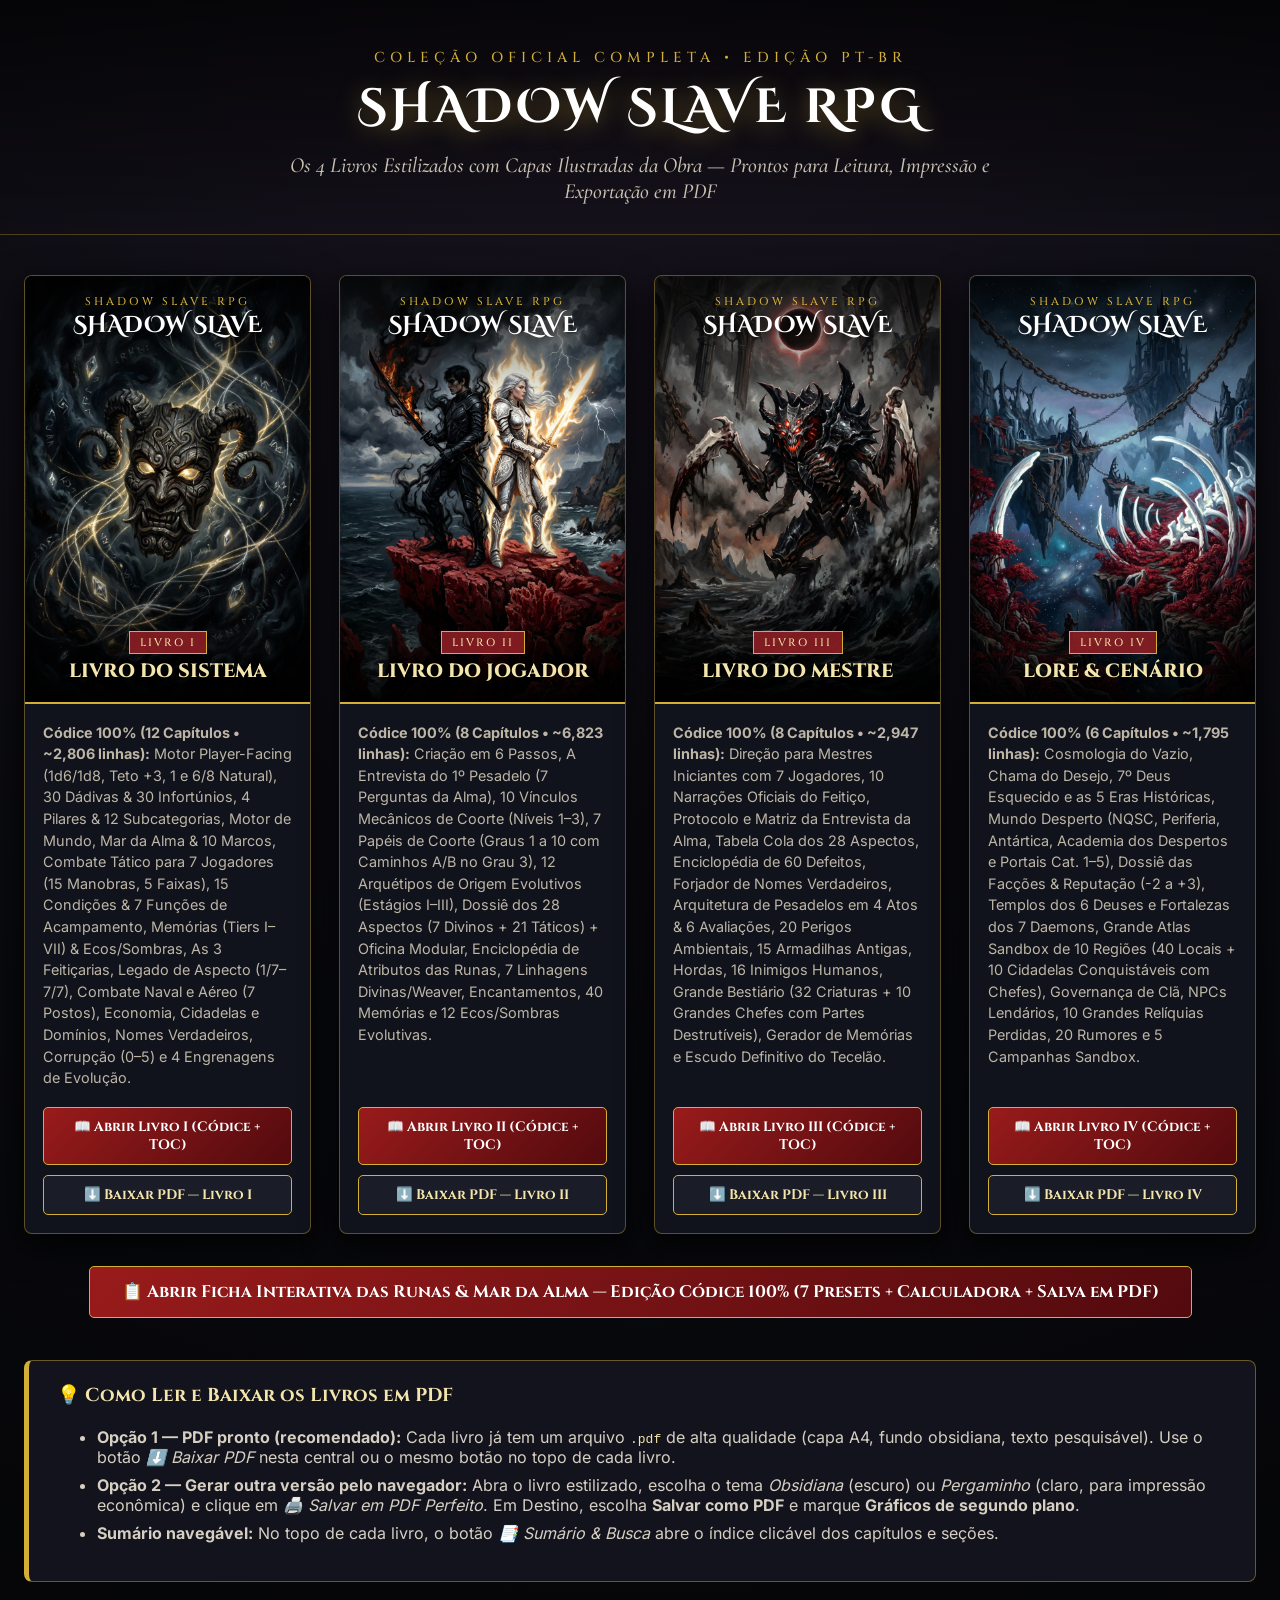
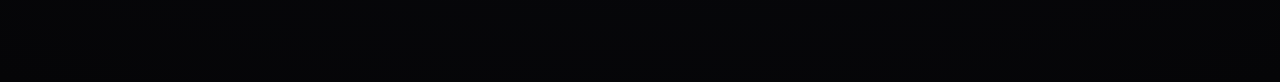
==== index.html @ 5c53b5c8 "Revisão por livro e correções entre livros" ====
<!DOCTYPE html>
<html lang="pt-BR">
<head>
  <meta charset="UTF-8">
  <meta name="viewport" content="width=device-width, initial-scale=1">
  <title>Shadow Slave RPG — Biblioteca Oficial &amp; Exportador de PDFs</title>
  <style>
/* latin-ext */
@font-face {
  font-family: 'Cinzel';
  font-style: normal;
  font-weight: 500;
  font-display: swap;
  src: url(fonts/8vIJ7ww63mVu7gt7-GT7LEc.woff2) format('woff2');
  unicode-range: U+0100-02BA, U+02BD-02C5, U+02C7-02CC, U+02CE-02D7, U+02DD-02FF, U+0304, U+0308, U+0329, U+1D00-1DBF, U+1E00-1E9F, U+1EF2-1EFF, U+2020, U+20A0-20AB, U+20AD-20C4, U+2113, U+2C60-2C7F, U+A720-A7FF;
}
/* latin */
@font-face {
  font-family: 'Cinzel';
  font-style: normal;
  font-weight: 500;
  font-display: swap;
  src: url(fonts/8vIJ7ww63mVu7gt79mT7.woff2) format('woff2');
  unicode-range: U+0000-00FF, U+0131, U+0152-0153, U+02BB-02BC, U+02C6, U+02DA, U+02DC, U+0304, U+0308, U+0329, U+2000-206F, U+20AC, U+2122, U+2191, U+2193, U+2212, U+2215, U+FEFF, U+FFFD;
}
/* latin-ext */
@font-face {
  font-family: 'Cinzel';
  font-style: normal;
  font-weight: 700;
  font-display: swap;
  src: url(fonts/8vIJ7ww63mVu7gt7-GT7LEc.woff2) format('woff2');
  unicode-range: U+0100-02BA, U+02BD-02C5, U+02C7-02CC, U+02CE-02D7, U+02DD-02FF, U+0304, U+0308, U+0329, U+1D00-1DBF, U+1E00-1E9F, U+1EF2-1EFF, U+2020, U+20A0-20AB, U+20AD-20C4, U+2113, U+2C60-2C7F, U+A720-A7FF;
}
/* latin */
@font-face {
  font-family: 'Cinzel';
  font-style: normal;
  font-weight: 700;
  font-display: swap;
  src: url(fonts/8vIJ7ww63mVu7gt79mT7.woff2) format('woff2');
  unicode-range: U+0000-00FF, U+0131, U+0152-0153, U+02BB-02BC, U+02C6, U+02DA, U+02DC, U+0304, U+0308, U+0329, U+2000-206F, U+20AC, U+2122, U+2191, U+2193, U+2212, U+2215, U+FEFF, U+FFFD;
}
/* latin-ext */
@font-face {
  font-family: 'Cinzel';
  font-style: normal;
  font-weight: 800;
  font-display: swap;
  src: url(fonts/8vIJ7ww63mVu7gt7-GT7LEc.woff2) format('woff2');
  unicode-range: U+0100-02BA, U+02BD-02C5, U+02C7-02CC, U+02CE-02D7, U+02DD-02FF, U+0304, U+0308, U+0329, U+1D00-1DBF, U+1E00-1E9F, U+1EF2-1EFF, U+2020, U+20A0-20AB, U+20AD-20C4, U+2113, U+2C60-2C7F, U+A720-A7FF;
}
/* latin */
@font-face {
  font-family: 'Cinzel';
  font-style: normal;
  font-weight: 800;
  font-display: swap;
  src: url(fonts/8vIJ7ww63mVu7gt79mT7.woff2) format('woff2');
  unicode-range: U+0000-00FF, U+0131, U+0152-0153, U+02BB-02BC, U+02C6, U+02DA, U+02DC, U+0304, U+0308, U+0329, U+2000-206F, U+20AC, U+2122, U+2191, U+2193, U+2212, U+2215, U+FEFF, U+FFFD;
}
/* latin-ext */
@font-face {
  font-family: 'Cinzel Decorative';
  font-style: normal;
  font-weight: 700;
  font-display: swap;
  src: url(fonts/daaHSScvJGqLYhG8nNt8KPPswUAPniZoadlKSTG7lQ.woff2) format('woff2');
  unicode-range: U+0100-02BA, U+02BD-02C5, U+02C7-02CC, U+02CE-02D7, U+02DD-02FF, U+0304, U+0308, U+0329, U+1D00-1DBF, U+1E00-1E9F, U+1EF2-1EFF, U+2020, U+20A0-20AB, U+20AD-20C4, U+2113, U+2C60-2C7F, U+A720-A7FF;
}
/* latin */
@font-face {
  font-family: 'Cinzel Decorative';
  font-style: normal;
  font-weight: 700;
  font-display: swap;
  src: url(fonts/daaHSScvJGqLYhG8nNt8KPPswUAPniZoadlESTE.woff2) format('woff2');
  unicode-range: U+0000-00FF, U+0131, U+0152-0153, U+02BB-02BC, U+02C6, U+02DA, U+02DC, U+0304, U+0308, U+0329, U+2000-206F, U+20AC, U+2122, U+2191, U+2193, U+2212, U+2215, U+FEFF, U+FFFD;
}
/* latin-ext */
@font-face {
  font-family: 'Cinzel Decorative';
  font-style: normal;
  font-weight: 900;
  font-display: swap;
  src: url(fonts/daaHSScvJGqLYhG8nNt8KPPswUAPniZQa9lKSTG7lQ.woff2) format('woff2');
  unicode-range: U+0100-02BA, U+02BD-02C5, U+02C7-02CC, U+02CE-02D7, U+02DD-02FF, U+0304, U+0308, U+0329, U+1D00-1DBF, U+1E00-1E9F, U+1EF2-1EFF, U+2020, U+20A0-20AB, U+20AD-20C4, U+2113, U+2C60-2C7F, U+A720-A7FF;
}
/* latin */
@font-face {
  font-family: 'Cinzel Decorative';
  font-style: normal;
  font-weight: 900;
  font-display: swap;
  src: url(fonts/daaHSScvJGqLYhG8nNt8KPPswUAPniZQa9lESTE.woff2) format('woff2');
  unicode-range: U+0000-00FF, U+0131, U+0152-0153, U+02BB-02BC, U+02C6, U+02DA, U+02DC, U+0304, U+0308, U+0329, U+2000-206F, U+20AC, U+2122, U+2191, U+2193, U+2212, U+2215, U+FEFF, U+FFFD;
}
/* cyrillic-ext */
@font-face {
  font-family: 'Cormorant Garamond';
  font-style: italic;
  font-weight: 500;
  font-display: swap;
  src: url(fonts/co3smX5slCNuHLi8bLeY9MK7whWMhyjYrGFEsdtdc62E6zd5wDD-hdM8Efs.woff2) format('woff2');
  unicode-range: U+0460-052F, U+1C80-1C8A, U+20B4, U+2DE0-2DFF, U+A640-A69F, U+FE2E-FE2F;
}
/* cyrillic */
@font-face {
  font-family: 'Cormorant Garamond';
  font-style: italic;
  font-weight: 500;
  font-display: swap;
  src: url(fonts/co3smX5slCNuHLi8bLeY9MK7whWMhyjYrGFEsdtdc62E6zd5wDD-jNM8Efs.woff2) format('woff2');
  unicode-range: U+0301, U+0400-045F, U+0490-0491, U+04B0-04B1, U+2116;
}
/* vietnamese */
@font-face {
  font-family: 'Cormorant Garamond';
  font-style: italic;
  font-weight: 500;
  font-display: swap;
  src: url(fonts/co3smX5slCNuHLi8bLeY9MK7whWMhyjYrGFEsdtdc62E6zd5wDD-h9M8Efs.woff2) format('woff2');
  unicode-range: U+0102-0103, U+0110-0111, U+0128-0129, U+0168-0169, U+01A0-01A1, U+01AF-01B0, U+0300-0301, U+0303-0304, U+0308-0309, U+0323, U+0329, U+1EA0-1EF9, U+20AB;
}
/* latin-ext */
@font-face {
  font-family: 'Cormorant Garamond';
  font-style: italic;
  font-weight: 500;
  font-display: swap;
  src: url(fonts/co3smX5slCNuHLi8bLeY9MK7whWMhyjYrGFEsdtdc62E6zd5wDD-htM8Efs.woff2) format('woff2');
  unicode-range: U+0100-02BA, U+02BD-02C5, U+02C7-02CC, U+02CE-02D7, U+02DD-02FF, U+0304, U+0308, U+0329, U+1D00-1DBF, U+1E00-1E9F, U+1EF2-1EFF, U+2020, U+20A0-20AB, U+20AD-20C4, U+2113, U+2C60-2C7F, U+A720-A7FF;
}
/* latin */
@font-face {
  font-family: 'Cormorant Garamond';
  font-style: italic;
  font-weight: 500;
  font-display: swap;
  src: url(fonts/co3smX5slCNuHLi8bLeY9MK7whWMhyjYrGFEsdtdc62E6zd5wDD-iNM8.woff2) format('woff2');
  unicode-range: U+0000-00FF, U+0131, U+0152-0153, U+02BB-02BC, U+02C6, U+02DA, U+02DC, U+0304, U+0308, U+0329, U+2000-206F, U+20AC, U+2122, U+2191, U+2193, U+2212, U+2215, U+FEFF, U+FFFD;
}
/* cyrillic-ext */
@font-face {
  font-family: 'Cormorant Garamond';
  font-style: normal;
  font-weight: 500;
  font-display: swap;
  src: url(fonts/co3bmX5slCNuHLi8bLeY9MK7whWMhyjYpHtKgS4.woff2) format('woff2');
  unicode-range: U+0460-052F, U+1C80-1C8A, U+20B4, U+2DE0-2DFF, U+A640-A69F, U+FE2E-FE2F;
}
/* cyrillic */
@font-face {
  font-family: 'Cormorant Garamond';
  font-style: normal;
  font-weight: 500;
  font-display: swap;
  src: url(fonts/co3bmX5slCNuHLi8bLeY9MK7whWMhyjYrXtKgS4.woff2) format('woff2');
  unicode-range: U+0301, U+0400-045F, U+0490-0491, U+04B0-04B1, U+2116;
}
/* vietnamese */
@font-face {
  font-family: 'Cormorant Garamond';
  font-style: normal;
  font-weight: 500;
  font-display: swap;
  src: url(fonts/co3bmX5slCNuHLi8bLeY9MK7whWMhyjYpntKgS4.woff2) format('woff2');
  unicode-range: U+0102-0103, U+0110-0111, U+0128-0129, U+0168-0169, U+01A0-01A1, U+01AF-01B0, U+0300-0301, U+0303-0304, U+0308-0309, U+0323, U+0329, U+1EA0-1EF9, U+20AB;
}
/* latin-ext */
@font-face {
  font-family: 'Cormorant Garamond';
  font-style: normal;
  font-weight: 500;
  font-display: swap;
  src: url(fonts/co3bmX5slCNuHLi8bLeY9MK7whWMhyjYp3tKgS4.woff2) format('woff2');
  unicode-range: U+0100-02BA, U+02BD-02C5, U+02C7-02CC, U+02CE-02D7, U+02DD-02FF, U+0304, U+0308, U+0329, U+1D00-1DBF, U+1E00-1E9F, U+1EF2-1EFF, U+2020, U+20A0-20AB, U+20AD-20C4, U+2113, U+2C60-2C7F, U+A720-A7FF;
}
/* latin */
@font-face {
  font-family: 'Cormorant Garamond';
  font-style: normal;
  font-weight: 500;
  font-display: swap;
  src: url(fonts/co3bmX5slCNuHLi8bLeY9MK7whWMhyjYqXtK.woff2) format('woff2');
  unicode-range: U+0000-00FF, U+0131, U+0152-0153, U+02BB-02BC, U+02C6, U+02DA, U+02DC, U+0304, U+0308, U+0329, U+2000-206F, U+20AC, U+2122, U+2191, U+2193, U+2212, U+2215, U+FEFF, U+FFFD;
}
/* cyrillic-ext */
@font-face {
  font-family: 'Cormorant Garamond';
  font-style: normal;
  font-weight: 600;
  font-display: swap;
  src: url(fonts/co3bmX5slCNuHLi8bLeY9MK7whWMhyjYpHtKgS4.woff2) format('woff2');
  unicode-range: U+0460-052F, U+1C80-1C8A, U+20B4, U+2DE0-2DFF, U+A640-A69F, U+FE2E-FE2F;
}
/* cyrillic */
@font-face {
  font-family: 'Cormorant Garamond';
  font-style: normal;
  font-weight: 600;
  font-display: swap;
  src: url(fonts/co3bmX5slCNuHLi8bLeY9MK7whWMhyjYrXtKgS4.woff2) format('woff2');
  unicode-range: U+0301, U+0400-045F, U+0490-0491, U+04B0-04B1, U+2116;
}
/* vietnamese */
@font-face {
  font-family: 'Cormorant Garamond';
  font-style: normal;
  font-weight: 600;
  font-display: swap;
  src: url(fonts/co3bmX5slCNuHLi8bLeY9MK7whWMhyjYpntKgS4.woff2) format('woff2');
  unicode-range: U+0102-0103, U+0110-0111, U+0128-0129, U+0168-0169, U+01A0-01A1, U+01AF-01B0, U+0300-0301, U+0303-0304, U+0308-0309, U+0323, U+0329, U+1EA0-1EF9, U+20AB;
}
/* latin-ext */
@font-face {
  font-family: 'Cormorant Garamond';
  font-style: normal;
  font-weight: 600;
  font-display: swap;
  src: url(fonts/co3bmX5slCNuHLi8bLeY9MK7whWMhyjYp3tKgS4.woff2) format('woff2');
  unicode-range: U+0100-02BA, U+02BD-02C5, U+02C7-02CC, U+02CE-02D7, U+02DD-02FF, U+0304, U+0308, U+0329, U+1D00-1DBF, U+1E00-1E9F, U+1EF2-1EFF, U+2020, U+20A0-20AB, U+20AD-20C4, U+2113, U+2C60-2C7F, U+A720-A7FF;
}
/* latin */
@font-face {
  font-family: 'Cormorant Garamond';
  font-style: normal;
  font-weight: 600;
  font-display: swap;
  src: url(fonts/co3bmX5slCNuHLi8bLeY9MK7whWMhyjYqXtK.woff2) format('woff2');
  unicode-range: U+0000-00FF, U+0131, U+0152-0153, U+02BB-02BC, U+02C6, U+02DA, U+02DC, U+0304, U+0308, U+0329, U+2000-206F, U+20AC, U+2122, U+2191, U+2193, U+2212, U+2215, U+FEFF, U+FFFD;
}
/* cyrillic-ext */
@font-face {
  font-family: 'Cormorant Garamond';
  font-style: normal;
  font-weight: 700;
  font-display: swap;
  src: url(fonts/co3bmX5slCNuHLi8bLeY9MK7whWMhyjYpHtKgS4.woff2) format('woff2');
  unicode-range: U+0460-052F, U+1C80-1C8A, U+20B4, U+2DE0-2DFF, U+A640-A69F, U+FE2E-FE2F;
}
/* cyrillic */
@font-face {
  font-family: 'Cormorant Garamond';
  font-style: normal;
  font-weight: 700;
  font-display: swap;
  src: url(fonts/co3bmX5slCNuHLi8bLeY9MK7whWMhyjYrXtKgS4.woff2) format('woff2');
  unicode-range: U+0301, U+0400-045F, U+0490-0491, U+04B0-04B1, U+2116;
}
/* vietnamese */
@font-face {
  font-family: 'Cormorant Garamond';
  font-style: normal;
  font-weight: 700;
  font-display: swap;
  src: url(fonts/co3bmX5slCNuHLi8bLeY9MK7whWMhyjYpntKgS4.woff2) format('woff2');
  unicode-range: U+0102-0103, U+0110-0111, U+0128-0129, U+0168-0169, U+01A0-01A1, U+01AF-01B0, U+0300-0301, U+0303-0304, U+0308-0309, U+0323, U+0329, U+1EA0-1EF9, U+20AB;
}
/* latin-ext */
@font-face {
  font-family: 'Cormorant Garamond';
  font-style: normal;
  font-weight: 700;
  font-display: swap;
  src: url(fonts/co3bmX5slCNuHLi8bLeY9MK7whWMhyjYp3tKgS4.woff2) format('woff2');
  unicode-range: U+0100-02BA, U+02BD-02C5, U+02C7-02CC, U+02CE-02D7, U+02DD-02FF, U+0304, U+0308, U+0329, U+1D00-1DBF, U+1E00-1E9F, U+1EF2-1EFF, U+2020, U+20A0-20AB, U+20AD-20C4, U+2113, U+2C60-2C7F, U+A720-A7FF;
}
/* latin */
@font-face {
  font-family: 'Cormorant Garamond';
  font-style: normal;
  font-weight: 700;
  font-display: swap;
  src: url(fonts/co3bmX5slCNuHLi8bLeY9MK7whWMhyjYqXtK.woff2) format('woff2');
  unicode-range: U+0000-00FF, U+0131, U+0152-0153, U+02BB-02BC, U+02C6, U+02DA, U+02DC, U+0304, U+0308, U+0329, U+2000-206F, U+20AC, U+2122, U+2191, U+2193, U+2212, U+2215, U+FEFF, U+FFFD;
}
/* cyrillic-ext */
@font-face {
  font-family: 'Inter';
  font-style: normal;
  font-weight: 400;
  font-display: swap;
  src: url(fonts/UcC73FwrK3iLTeHuS_nVMrMxCp50SjIa2JL7SUc.woff2) format('woff2');
  unicode-range: U+0460-052F, U+1C80-1C8A, U+20B4, U+2DE0-2DFF, U+A640-A69F, U+FE2E-FE2F;
}
/* cyrillic */
@font-face {
  font-family: 'Inter';
  font-style: normal;
  font-weight: 400;
  font-display: swap;
  src: url(fonts/UcC73FwrK3iLTeHuS_nVMrMxCp50SjIa0ZL7SUc.woff2) format('woff2');
  unicode-range: U+0301, U+0400-045F, U+0490-0491, U+04B0-04B1, U+2116;
}
/* greek-ext */
@font-face {
  font-family: 'Inter';
  font-style: normal;
  font-weight: 400;
  font-display: swap;
  src: url(fonts/UcC73FwrK3iLTeHuS_nVMrMxCp50SjIa2ZL7SUc.woff2) format('woff2');
  unicode-range: U+1F00-1FFF;
}
/* greek */
@font-face {
  font-family: 'Inter';
  font-style: normal;
  font-weight: 400;
  font-display: swap;
  src: url(fonts/UcC73FwrK3iLTeHuS_nVMrMxCp50SjIa1pL7SUc.woff2) format('woff2');
  unicode-range: U+0370-0377, U+037A-037F, U+0384-038A, U+038C, U+038E-03A1, U+03A3-03FF;
}
/* vietnamese */
@font-face {
  font-family: 'Inter';
  font-style: normal;
  font-weight: 400;
  font-display: swap;
  src: url(fonts/UcC73FwrK3iLTeHuS_nVMrMxCp50SjIa2pL7SUc.woff2) format('woff2');
  unicode-range: U+0102-0103, U+0110-0111, U+0128-0129, U+0168-0169, U+01A0-01A1, U+01AF-01B0, U+0300-0301, U+0303-0304, U+0308-0309, U+0323, U+0329, U+1EA0-1EF9, U+20AB;
}
/* latin-ext */
@font-face {
  font-family: 'Inter';
  font-style: normal;
  font-weight: 400;
  font-display: swap;
  src: url(fonts/UcC73FwrK3iLTeHuS_nVMrMxCp50SjIa25L7SUc.woff2) format('woff2');
  unicode-range: U+0100-02BA, U+02BD-02C5, U+02C7-02CC, U+02CE-02D7, U+02DD-02FF, U+0304, U+0308, U+0329, U+1D00-1DBF, U+1E00-1E9F, U+1EF2-1EFF, U+2020, U+20A0-20AB, U+20AD-20C4, U+2113, U+2C60-2C7F, U+A720-A7FF;
}
/* latin */
@font-face {
  font-family: 'Inter';
  font-style: normal;
  font-weight: 400;
  font-display: swap;
  src: url(fonts/UcC73FwrK3iLTeHuS_nVMrMxCp50SjIa1ZL7.woff2) format('woff2');
  unicode-range: U+0000-00FF, U+0131, U+0152-0153, U+02BB-02BC, U+02C6, U+02DA, U+02DC, U+0304, U+0308, U+0329, U+2000-206F, U+20AC, U+2122, U+2191, U+2193, U+2212, U+2215, U+FEFF, U+FFFD;
}
/* cyrillic-ext */
@font-face {
  font-family: 'Inter';
  font-style: normal;
  font-weight: 500;
  font-display: swap;
  src: url(fonts/UcC73FwrK3iLTeHuS_nVMrMxCp50SjIa2JL7SUc.woff2) format('woff2');
  unicode-range: U+0460-052F, U+1C80-1C8A, U+20B4, U+2DE0-2DFF, U+A640-A69F, U+FE2E-FE2F;
}
/* cyrillic */
@font-face {
  font-family: 'Inter';
  font-style: normal;
  font-weight: 500;
  font-display: swap;
  src: url(fonts/UcC73FwrK3iLTeHuS_nVMrMxCp50SjIa0ZL7SUc.woff2) format('woff2');
  unicode-range: U+0301, U+0400-045F, U+0490-0491, U+04B0-04B1, U+2116;
}
/* greek-ext */
@font-face {
  font-family: 'Inter';
  font-style: normal;
  font-weight: 500;
  font-display: swap;
  src: url(fonts/UcC73FwrK3iLTeHuS_nVMrMxCp50SjIa2ZL7SUc.woff2) format('woff2');
  unicode-range: U+1F00-1FFF;
}
/* greek */
@font-face {
  font-family: 'Inter';
  font-style: normal;
  font-weight: 500;
  font-display: swap;
  src: url(fonts/UcC73FwrK3iLTeHuS_nVMrMxCp50SjIa1pL7SUc.woff2) format('woff2');
  unicode-range: U+0370-0377, U+037A-037F, U+0384-038A, U+038C, U+038E-03A1, U+03A3-03FF;
}
/* vietnamese */
@font-face {
  font-family: 'Inter';
  font-style: normal;
  font-weight: 500;
  font-display: swap;
  src: url(fonts/UcC73FwrK3iLTeHuS_nVMrMxCp50SjIa2pL7SUc.woff2) format('woff2');
  unicode-range: U+0102-0103, U+0110-0111, U+0128-0129, U+0168-0169, U+01A0-01A1, U+01AF-01B0, U+0300-0301, U+0303-0304, U+0308-0309, U+0323, U+0329, U+1EA0-1EF9, U+20AB;
}
/* latin-ext */
@font-face {
  font-family: 'Inter';
  font-style: normal;
  font-weight: 500;
  font-display: swap;
  src: url(fonts/UcC73FwrK3iLTeHuS_nVMrMxCp50SjIa25L7SUc.woff2) format('woff2');
  unicode-range: U+0100-02BA, U+02BD-02C5, U+02C7-02CC, U+02CE-02D7, U+02DD-02FF, U+0304, U+0308, U+0329, U+1D00-1DBF, U+1E00-1E9F, U+1EF2-1EFF, U+2020, U+20A0-20AB, U+20AD-20C4, U+2113, U+2C60-2C7F, U+A720-A7FF;
}
/* latin */
@font-face {
  font-family: 'Inter';
  font-style: normal;
  font-weight: 500;
  font-display: swap;
  src: url(fonts/UcC73FwrK3iLTeHuS_nVMrMxCp50SjIa1ZL7.woff2) format('woff2');
  unicode-range: U+0000-00FF, U+0131, U+0152-0153, U+02BB-02BC, U+02C6, U+02DA, U+02DC, U+0304, U+0308, U+0329, U+2000-206F, U+20AC, U+2122, U+2191, U+2193, U+2212, U+2215, U+FEFF, U+FFFD;
}
/* cyrillic-ext */
@font-face {
  font-family: 'Inter';
  font-style: normal;
  font-weight: 600;
  font-display: swap;
  src: url(fonts/UcC73FwrK3iLTeHuS_nVMrMxCp50SjIa2JL7SUc.woff2) format('woff2');
  unicode-range: U+0460-052F, U+1C80-1C8A, U+20B4, U+2DE0-2DFF, U+A640-A69F, U+FE2E-FE2F;
}
/* cyrillic */
@font-face {
  font-family: 'Inter';
  font-style: normal;
  font-weight: 600;
  font-display: swap;
  src: url(fonts/UcC73FwrK3iLTeHuS_nVMrMxCp50SjIa0ZL7SUc.woff2) format('woff2');
  unicode-range: U+0301, U+0400-045F, U+0490-0491, U+04B0-04B1, U+2116;
}
/* greek-ext */
@font-face {
  font-family: 'Inter';
  font-style: normal;
  font-weight: 600;
  font-display: swap;
  src: url(fonts/UcC73FwrK3iLTeHuS_nVMrMxCp50SjIa2ZL7SUc.woff2) format('woff2');
  unicode-range: U+1F00-1FFF;
}
/* greek */
@font-face {
  font-family: 'Inter';
  font-style: normal;
  font-weight: 600;
  font-display: swap;
  src: url(fonts/UcC73FwrK3iLTeHuS_nVMrMxCp50SjIa1pL7SUc.woff2) format('woff2');
  unicode-range: U+0370-0377, U+037A-037F, U+0384-038A, U+038C, U+038E-03A1, U+03A3-03FF;
}
/* vietnamese */
@font-face {
  font-family: 'Inter';
  font-style: normal;
  font-weight: 600;
  font-display: swap;
  src: url(fonts/UcC73FwrK3iLTeHuS_nVMrMxCp50SjIa2pL7SUc.woff2) format('woff2');
  unicode-range: U+0102-0103, U+0110-0111, U+0128-0129, U+0168-0169, U+01A0-01A1, U+01AF-01B0, U+0300-0301, U+0303-0304, U+0308-0309, U+0323, U+0329, U+1EA0-1EF9, U+20AB;
}
/* latin-ext */
@font-face {
  font-family: 'Inter';
  font-style: normal;
  font-weight: 600;
  font-display: swap;
  src: url(fonts/UcC73FwrK3iLTeHuS_nVMrMxCp50SjIa25L7SUc.woff2) format('woff2');
  unicode-range: U+0100-02BA, U+02BD-02C5, U+02C7-02CC, U+02CE-02D7, U+02DD-02FF, U+0304, U+0308, U+0329, U+1D00-1DBF, U+1E00-1E9F, U+1EF2-1EFF, U+2020, U+20A0-20AB, U+20AD-20C4, U+2113, U+2C60-2C7F, U+A720-A7FF;
}
/* latin */
@font-face {
  font-family: 'Inter';
  font-style: normal;
  font-weight: 600;
  font-display: swap;
  src: url(fonts/UcC73FwrK3iLTeHuS_nVMrMxCp50SjIa1ZL7.woff2) format('woff2');
  unicode-range: U+0000-00FF, U+0131, U+0152-0153, U+02BB-02BC, U+02C6, U+02DA, U+02DC, U+0304, U+0308, U+0329, U+2000-206F, U+20AC, U+2122, U+2191, U+2193, U+2212, U+2215, U+FEFF, U+FFFD;
}
/* cyrillic-ext */
@font-face {
  font-family: 'Inter';
  font-style: normal;
  font-weight: 700;
  font-display: swap;
  src: url(fonts/UcC73FwrK3iLTeHuS_nVMrMxCp50SjIa2JL7SUc.woff2) format('woff2');
  unicode-range: U+0460-052F, U+1C80-1C8A, U+20B4, U+2DE0-2DFF, U+A640-A69F, U+FE2E-FE2F;
}
/* cyrillic */
@font-face {
  font-family: 'Inter';
  font-style: normal;
  font-weight: 700;
  font-display: swap;
  src: url(fonts/UcC73FwrK3iLTeHuS_nVMrMxCp50SjIa0ZL7SUc.woff2) format('woff2');
  unicode-range: U+0301, U+0400-045F, U+0490-0491, U+04B0-04B1, U+2116;
}
/* greek-ext */
@font-face {
  font-family: 'Inter';
  font-style: normal;
  font-weight: 700;
  font-display: swap;
  src: url(fonts/UcC73FwrK3iLTeHuS_nVMrMxCp50SjIa2ZL7SUc.woff2) format('woff2');
  unicode-range: U+1F00-1FFF;
}
/* greek */
@font-face {
  font-family: 'Inter';
  font-style: normal;
  font-weight: 700;
  font-display: swap;
  src: url(fonts/UcC73FwrK3iLTeHuS_nVMrMxCp50SjIa1pL7SUc.woff2) format('woff2');
  unicode-range: U+0370-0377, U+037A-037F, U+0384-038A, U+038C, U+038E-03A1, U+03A3-03FF;
}
/* vietnamese */
@font-face {
  font-family: 'Inter';
  font-style: normal;
  font-weight: 700;
  font-display: swap;
  src: url(fonts/UcC73FwrK3iLTeHuS_nVMrMxCp50SjIa2pL7SUc.woff2) format('woff2');
  unicode-range: U+0102-0103, U+0110-0111, U+0128-0129, U+0168-0169, U+01A0-01A1, U+01AF-01B0, U+0300-0301, U+0303-0304, U+0308-0309, U+0323, U+0329, U+1EA0-1EF9, U+20AB;
}
/* latin-ext */
@font-face {
  font-family: 'Inter';
  font-style: normal;
  font-weight: 700;
  font-display: swap;
  src: url(fonts/UcC73FwrK3iLTeHuS_nVMrMxCp50SjIa25L7SUc.woff2) format('woff2');
  unicode-range: U+0100-02BA, U+02BD-02C5, U+02C7-02CC, U+02CE-02D7, U+02DD-02FF, U+0304, U+0308, U+0329, U+1D00-1DBF, U+1E00-1E9F, U+1EF2-1EFF, U+2020, U+20A0-20AB, U+20AD-20C4, U+2113, U+2C60-2C7F, U+A720-A7FF;
}
/* latin */
@font-face {
  font-family: 'Inter';
  font-style: normal;
  font-weight: 700;
  font-display: swap;
  src: url(fonts/UcC73FwrK3iLTeHuS_nVMrMxCp50SjIa1ZL7.woff2) format('woff2');
  unicode-range: U+0000-00FF, U+0131, U+0152-0153, U+02BB-02BC, U+02C6, U+02DA, U+02DC, U+0304, U+0308, U+0329, U+2000-206F, U+20AC, U+2122, U+2191, U+2193, U+2212, U+2215, U+FEFF, U+FFFD;
}

    * { box-sizing: border-box; }
    body {
      margin: 0;
      padding: 0;
      background: radial-gradient(circle at top, #18131e 0%, #090a0f 60%, #050507 100%);
      color: #e8e4dc;
      font-family: 'Inter', sans-serif;
      min-height: 100vh;
    }
    header {
      text-align: center;
      padding: 48px 20px 30px 20px;
      border-bottom: 1px solid rgba(212, 175, 55, 0.35);
      background: linear-gradient(180deg, rgba(0,0,0,0.7), transparent);
    }
    .subtitle-top {
      font-family: 'Cinzel', serif;
      color: #d4af37;
      letter-spacing: 5px;
      font-size: 0.9rem;
      text-transform: uppercase;
      margin-bottom: 8px;
    }
    h1 {
      font-family: 'Cinzel Decorative', serif;
      font-size: 3rem;
      margin: 0;
      color: #fff;
      text-shadow: 0 4px 24px rgba(212, 175, 55, 0.45);
      letter-spacing: 3px;
    }
    .desc {
      font-family: 'Cormorant Garamond', serif;
      font-style: italic;
      font-size: 1.35rem;
      color: #c8c0b0;
      max-width: 760px;
      margin: 12px auto 0 auto;
    }
    .container {
      max-width: 1320px;
      margin: 40px auto;
      padding: 0 24px 60px 24px;
    }
    .books-grid {
      display: grid;
      grid-template-columns: repeat(auto-fit, minmax(280px, 1fr));
      gap: 28px;
    }
    .book-card {
      background: #11131c;
      border: 1px solid rgba(212, 175, 55, 0.4);
      border-radius: 8px;
      overflow: hidden;
      display: flex;
      flex-direction: column;
      box-shadow: 0 12px 35px rgba(0,0,0,0.85);
      transition: transform 0.25s ease, box-shadow 0.25s ease;
    }
    .book-card:hover {
      transform: translateY(-6px);
      box-shadow: 0 18px 45px rgba(212, 175, 55, 0.22);
      border-color: #d4af37;
    }
    .cover-thumb-wrap {
      position: relative;
      width: 100%;
      aspect-ratio: 2 / 3;
      overflow: hidden;
      background: #050507;
      border-bottom: 2px solid #d4af37;
    }
    .cover-thumb-wrap img {
      width: 100%;
      height: 100%;
      object-fit: cover;
      transition: transform 0.4s ease;
    }
    .book-card:hover .cover-thumb-wrap img { transform: scale(1.04); }
    .cover-thumb-overlay {
      position: absolute;
      inset: 0;
      background: linear-gradient(180deg, rgba(0,0,0,0.75) 0%, transparent 30%, transparent 60%, rgba(0,0,0,0.92) 100%);
      display: flex;
      flex-direction: column;
      justify-content: space-between;
      padding: 18px;
      text-align: center;
      pointer-events: none;
    }
    .thumb-series {
      font-family: 'Cinzel', serif;
      font-size: 0.7rem;
      letter-spacing: 3px;
      color: #d4af37;
      text-transform: uppercase;
    }
    .thumb-main {
      font-family: 'Cinzel Decorative', serif;
      font-size: 1.45rem;
      color: #fff;
      text-shadow: 0 2px 10px #000;
    }
    .thumb-badge {
      display: inline-block;
      background: rgba(139, 30, 36, 0.9);
      border: 1px solid #d4af37;
      color: #f3e5ab;
      font-family: 'Cinzel', serif;
      font-size: 0.68rem;
      padding: 3px 10px;
      letter-spacing: 2px;
      text-transform: uppercase;
      margin-bottom: 4px;
    }
    .thumb-book-title {
      font-family: 'Cinzel', serif;
      font-size: 1.2rem;
      font-weight: 800;
      color: #f3e5ab;
      text-shadow: 0 2px 8px #000;
    }
    .card-body {
      padding: 18px;
      flex: 1;
      display: flex;
      flex-direction: column;
      justify-content: space-between;
    }
    .card-body p {
      font-size: 0.9rem;
      color: #bdb5a6;
      margin: 0 0 18px 0;
      line-height: 1.5;
    }
    .card-actions {
      display: flex;
      flex-direction: column;
      gap: 10px;
    }
    .btn {
      display: block;
      text-align: center;
      font-family: 'Cinzel', serif;
      font-weight: 700;
      font-size: 0.85rem;
      padding: 10px 14px;
      border-radius: 5px;
      text-decoration: none;
      border: 1px solid #d4af37;
      background: linear-gradient(135deg, #991b1b, #520a0e);
      color: #fff;
      transition: all 0.2s ease;
    }
    .btn:hover {
      background: linear-gradient(135deg, #b91c1c, #7f1d1d);
      box-shadow: 0 0 15px rgba(212, 175, 55, 0.45);
    }
    .btn-secondary {
      background: #1a1d28;
      color: #f3e5ab;
    }
    .instructions-box {
      margin-top: 42px;
      background: rgba(20, 22, 32, 0.9);
      border: 1px solid rgba(212, 175, 55, 0.45);
      border-left: 5px solid #d4af37;
      border-radius: 8px;
      padding: 22px 28px;
    }
    .instructions-box h3 {
      font-family: 'Cinzel', serif;
      color: #f3e5ab;
      margin-top: 0;
    }
    .instructions-box li {
      margin-bottom: 8px;
      color: #d6cfc2;
    }
    code { color: #f3e5ab; }
  </style>
</head>
<body>
  <header>
    <div class="subtitle-top">Coleção Oficial Completa • Edição PT-BR</div>
    <h1>SHADOW SLAVE RPG</h1>
    <div class="desc">Os 4 Livros Estilizados com Capas Ilustradas da Obra — Prontos para Leitura, Impressão e Exportação em PDF</div>
  </header>

  <div class="container">
    <div class="books-grid">

      <div class="book-card">
        <div class="cover-thumb-wrap">
          <img src="capas/capa_sistema.jpg" alt="Livro 1 — Livro do Sistema">
          <div class="cover-thumb-overlay">
            <div>
              <div class="thumb-series">Shadow Slave RPG</div>
              <div class="thumb-main">SHADOW SLAVE</div>
            </div>
            <div>
              <div class="thumb-badge">Livro I</div>
              <div class="thumb-book-title">LIVRO DO SISTEMA</div>
            </div>
          </div>
        </div>
        <div class="card-body">
          <p><strong>Códice 100% (12 Capítulos • ~2,806 linhas):</strong> Motor Player-Facing (1d6/1d8, Teto +3, 1 e 6/8 Natural), 30 Dádivas &amp; 30 Infortúnios, 4 Pilares &amp; 12 Subcategorias, Motor de Mundo, Mar da Alma &amp; 10 Marcos, Combate Tático para 7 Jogadores (15 Manobras, 5 Faixas), 15 Condições &amp; 7 Funções de Acampamento, Memórias (Tiers I–VII) &amp; Ecos/Sombras, As 3 Feitiçarias, Legado de Aspecto (1/7–7/7), Combate Naval e Aéreo (7 Postos), Economia, Cidadelas e Domínios, Nomes Verdadeiros, Corrupção (0–5) e 4 Engrenagens de Evolução.</p>
          <div class="card-actions">
            <a class="btn" href="Livro_01_Sistema_Estilizado.html">📖 Abrir Livro I (Códice + TOC)</a>
            <a class="btn btn-secondary" href="Livro_01_Sistema.pdf" download>⬇️ Baixar PDF — Livro I</a>
          </div>
        </div>
      </div>

      <div class="book-card">
        <div class="cover-thumb-wrap">
          <img src="capas/capa_jogador.jpg" alt="Livro 2 — Livro do Jogador">
          <div class="cover-thumb-overlay">
            <div>
              <div class="thumb-series">Shadow Slave RPG</div>
              <div class="thumb-main">SHADOW SLAVE</div>
            </div>
            <div>
              <div class="thumb-badge">Livro II</div>
              <div class="thumb-book-title">LIVRO DO JOGADOR</div>
            </div>
          </div>
        </div>
        <div class="card-body">
          <p><strong>Códice 100% (8 Capítulos • ~6,823 linhas):</strong> Criação em 6 Passos, A Entrevista do 1º Pesadelo (7 Perguntas da Alma), 10 Vínculos Mecânicos de Coorte (Níveis 1–3), 7 Papéis de Coorte (Graus 1 a 10 com Caminhos A/B no Grau 3), 12 Arquétipos de Origem Evolutivos (Estágios I–III), Dossiê dos 28 Aspectos (7 Divinos + 21 Táticos) + Oficina Modular, Enciclopédia de Atributos das Runas, 7 Linhagens Divinas/Weaver, Encantamentos, 40 Memórias e 12 Ecos/Sombras Evolutivas.</p>
          <div class="card-actions">
            <a class="btn" href="Livro_02_Jogador_Estilizado.html">📖 Abrir Livro II (Códice + TOC)</a>
            <a class="btn btn-secondary" href="Livro_02_Jogador.pdf" download>⬇️ Baixar PDF — Livro II</a>
          </div>
        </div>
      </div>

      <div class="book-card">
        <div class="cover-thumb-wrap">
          <img src="capas/capa_mestre.jpg" alt="Livro 3 — Livro do Mestre">
          <div class="cover-thumb-overlay">
            <div>
              <div class="thumb-series">Shadow Slave RPG</div>
              <div class="thumb-main">SHADOW SLAVE</div>
            </div>
            <div>
              <div class="thumb-badge">Livro III</div>
              <div class="thumb-book-title">LIVRO DO MESTRE</div>
            </div>
          </div>
        </div>
        <div class="card-body">
          <p><strong>Códice 100% (8 Capítulos • ~2,947 linhas):</strong> Direção para Mestres Iniciantes com 7 Jogadores, 10 Narrações Oficiais do Feitiço, Protocolo e Matriz da Entrevista da Alma, Tabela Cola dos 28 Aspectos, Enciclopédia de 60 Defeitos, Forjador de Nomes Verdadeiros, Arquitetura de Pesadelos em 4 Atos &amp; 6 Avaliações, 20 Perigos Ambientais, 15 Armadilhas Antigas, Hordas, 16 Inimigos Humanos, Grande Bestiário (32 Criaturas + 10 Grandes Chefes com Partes Destrutíveis), Gerador de Memórias e Escudo Definitivo do Tecelão.</p>
          <div class="card-actions">
            <a class="btn" href="Livro_03_Mestre_Estilizado.html">📖 Abrir Livro III (Códice + TOC)</a>
            <a class="btn btn-secondary" href="Livro_03_Mestre.pdf" download>⬇️ Baixar PDF — Livro III</a>
          </div>
        </div>
      </div>

      <div class="book-card">
        <div class="cover-thumb-wrap">
          <img src="capas/capa_lore.jpg" alt="Livro 4 — Lore e Cenário">
          <div class="cover-thumb-overlay">
            <div>
              <div class="thumb-series">Shadow Slave RPG</div>
              <div class="thumb-main">SHADOW SLAVE</div>
            </div>
            <div>
              <div class="thumb-badge">Livro IV</div>
              <div class="thumb-book-title">LORE &amp; CENÁRIO</div>
            </div>
          </div>
        </div>
        <div class="card-body">
          <p><strong>Códice 100% (6 Capítulos • ~1,795 linhas):</strong> Cosmologia do Vazio, Chama do Desejo, 7º Deus Esquecido e as 5 Eras Históricas, Mundo Desperto (NQSC, Periferia, Antártica, Academia dos Despertos e Portais Cat. 1–5), Dossiê das Facções &amp; Reputação (-2 a +3), Templos dos 6 Deuses e Fortalezas dos 7 Daemons, Grande Atlas Sandbox de 10 Regiões (40 Locais + 10 Cidadelas Conquistáveis com Chefes), Governança de Clã, NPCs Lendários, 10 Grandes Relíquias Perdidas, 20 Rumores e 5 Campanhas Sandbox.</p>
          <div class="card-actions">
            <a class="btn" href="Livro_04_Lore_Cenario_Estilizado.html">📖 Abrir Livro IV (Códice + TOC)</a>
            <a class="btn btn-secondary" href="Livro_04_Lore_Cenario.pdf" download>⬇️ Baixar PDF — Livro IV</a>
          </div>
        </div>
      </div>

    </div>

    <div style="text-align:center; margin-top:32px;">
      <a class="btn" href="05_Ficha_Interativa_Preenchivel.html" style="display:inline-block; padding:14px 32px; font-size:1.05rem;">📋 Abrir Ficha Interativa das Runas &amp; Mar da Alma — Edição Códice 100% (7 Presets + Calculadora + Salva em PDF)</a>
    </div>

    <div class="instructions-box">
      <h3>💡 Como Ler e Baixar os Livros em PDF</h3>
      <ul>
        <li><strong>Opção 1 — PDF pronto (recomendado):</strong> Cada livro já tem um arquivo <code>.pdf</code> de alta qualidade (capa A4, fundo obsidiana, texto pesquisável). Use o botão <em>⬇️ Baixar PDF</em> nesta central ou o mesmo botão no topo de cada livro.</li>
        <li><strong>Opção 2 — Gerar outra versão pelo navegador:</strong> Abra o livro estilizado, escolha o tema <em>Obsidiana</em> (escuro) ou <em>Pergaminho</em> (claro, para impressão econômica) e clique em <em>🖨️ Salvar em PDF Perfeito</em>. Em Destino, escolha <strong>Salvar como PDF</strong> e marque <strong>Gráficos de segundo plano</strong>.</li>
        <li><strong>Sumário navegável:</strong> No topo de cada livro, o botão <em>📑 Sumário &amp; Busca</em> abre o índice clicável dos capítulos e seções.</li>
      </ul>
    </div>
  </div>
</body>
</html>
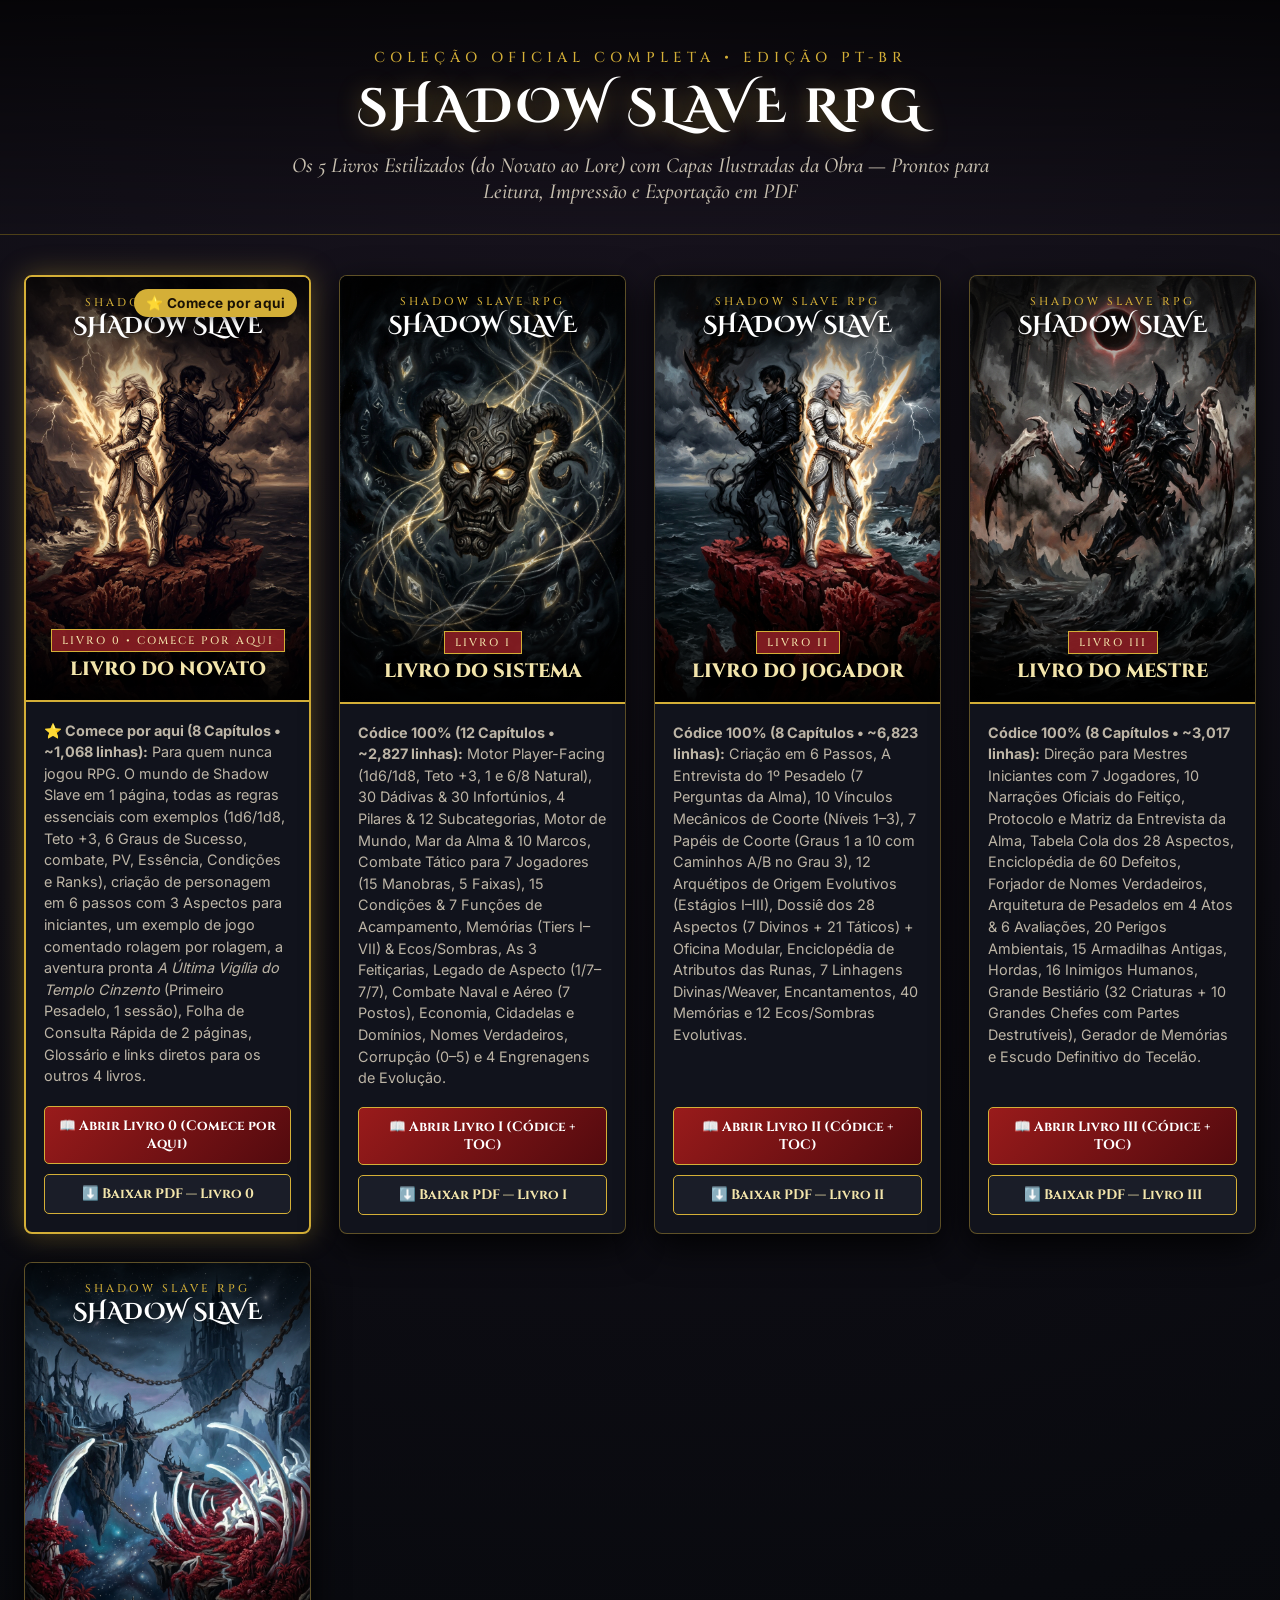
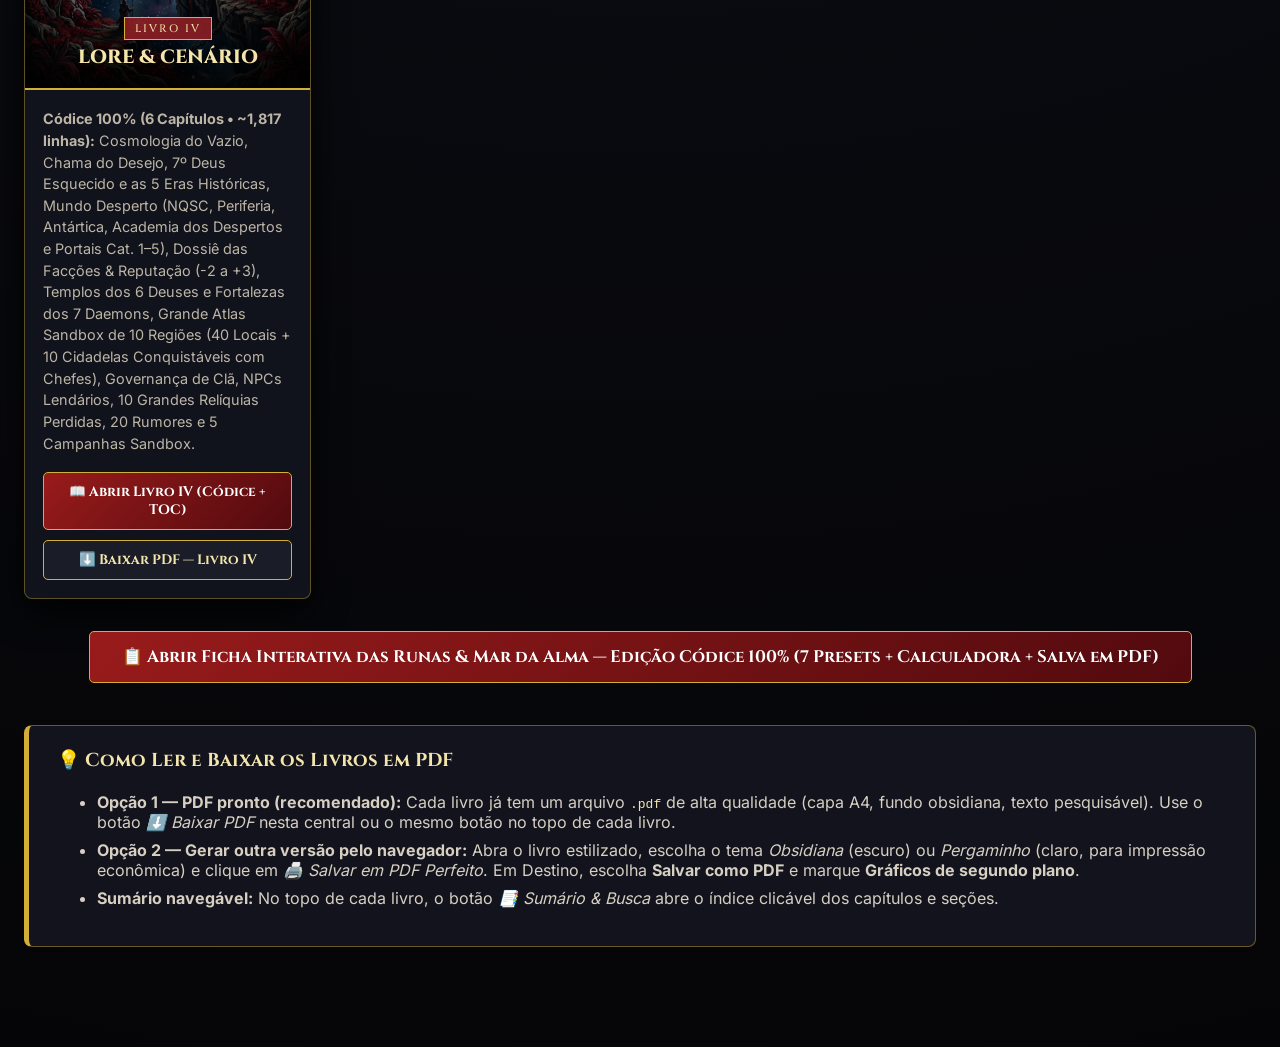
==== commit 75eb59e7: "Regras v2, Livro do Novato e relatório de rolagens" ====
--- a/index.html
+++ b/index.html
@@ -587,6 +587,8 @@
       box-shadow: 0 12px 35px rgba(0,0,0,0.85);
       transition: transform 0.25s ease, box-shadow 0.25s ease;
     }
+    .book-card-start { border: 2px solid #d4af37 !important; box-shadow: 0 0 28px rgba(212,175,55,0.35); }
+    .start-ribbon { position: absolute; top: 12px; right: 12px; z-index: 3; background: #d4af37; color: #1a1205; font-weight: 800; padding: 6px 12px; border-radius: 999px; font-size: 0.85rem; letter-spacing: .03em; box-shadow: 0 2px 10px rgba(0,0,0,.5); }
     .book-card:hover {
       transform: translateY(-6px);
       box-shadow: 0 18px 45px rgba(212, 175, 55, 0.22);
@@ -714,11 +716,35 @@
   <header>
     <div class="subtitle-top">Coleção Oficial Completa • Edição PT-BR</div>
     <h1>SHADOW SLAVE RPG</h1>
-    <div class="desc">Os 4 Livros Estilizados com Capas Ilustradas da Obra — Prontos para Leitura, Impressão e Exportação em PDF</div>
+    <div class="desc">Os 5 Livros Estilizados (do Novato ao Lore) com Capas Ilustradas da Obra — Prontos para Leitura, Impressão e Exportação em PDF</div>
   </header>
 
   <div class="container">
     <div class="books-grid">
+
+      <div class="book-card book-card-start">
+        <div class="cover-thumb-wrap">
+          <img src="capas/capa_novato.jpg" alt="Livro 0 — Livro do Novato">
+          <div class="start-ribbon">⭐ Comece por aqui</div>
+          <div class="cover-thumb-overlay">
+            <div>
+              <div class="thumb-series">Shadow Slave RPG</div>
+              <div class="thumb-main">SHADOW SLAVE</div>
+            </div>
+            <div>
+              <div class="thumb-badge">Livro 0 • Comece por Aqui</div>
+              <div class="thumb-book-title">LIVRO DO NOVATO</div>
+            </div>
+          </div>
+        </div>
+        <div class="card-body">
+          <p><strong>⭐ Comece por aqui (8 Capítulos • ~1,068 linhas):</strong> Para quem nunca jogou RPG. O mundo de Shadow Slave em 1 página, todas as regras essenciais com exemplos (1d6/1d8, Teto +3, 6 Graus de Sucesso, combate, PV, Essência, Condições e Ranks), criação de personagem em 6 passos com 3 Aspectos para iniciantes, um exemplo de jogo comentado rolagem por rolagem, a aventura pronta <em>A Última Vigília do Templo Cinzento</em> (Primeiro Pesadelo, 1 sessão), Folha de Consulta Rápida de 2 páginas, Glossário e links diretos para os outros 4 livros.</p>
+          <div class="card-actions">
+            <a class="btn" href="00_Livro_do_Novato_Estilizado.html">📖 Abrir Livro 0 (Comece por Aqui)</a>
+            <a class="btn btn-secondary" href="Livro_00_Novato.pdf" download>⬇️ Baixar PDF — Livro 0</a>
+          </div>
+        </div>
+      </div>
 
       <div class="book-card">
         <div class="cover-thumb-wrap">
@@ -735,7 +761,7 @@
           </div>
         </div>
         <div class="card-body">
-          <p><strong>Códice 100% (12 Capítulos • ~2,806 linhas):</strong> Motor Player-Facing (1d6/1d8, Teto +3, 1 e 6/8 Natural), 30 Dádivas &amp; 30 Infortúnios, 4 Pilares &amp; 12 Subcategorias, Motor de Mundo, Mar da Alma &amp; 10 Marcos, Combate Tático para 7 Jogadores (15 Manobras, 5 Faixas), 15 Condições &amp; 7 Funções de Acampamento, Memórias (Tiers I–VII) &amp; Ecos/Sombras, As 3 Feitiçarias, Legado de Aspecto (1/7–7/7), Combate Naval e Aéreo (7 Postos), Economia, Cidadelas e Domínios, Nomes Verdadeiros, Corrupção (0–5) e 4 Engrenagens de Evolução.</p>
+          <p><strong>Códice 100% (12 Capítulos • ~2,827 linhas):</strong> Motor Player-Facing (1d6/1d8, Teto +3, 1 e 6/8 Natural), 30 Dádivas &amp; 30 Infortúnios, 4 Pilares &amp; 12 Subcategorias, Motor de Mundo, Mar da Alma &amp; 10 Marcos, Combate Tático para 7 Jogadores (15 Manobras, 5 Faixas), 15 Condições &amp; 7 Funções de Acampamento, Memórias (Tiers I–VII) &amp; Ecos/Sombras, As 3 Feitiçarias, Legado de Aspecto (1/7–7/7), Combate Naval e Aéreo (7 Postos), Economia, Cidadelas e Domínios, Nomes Verdadeiros, Corrupção (0–5) e 4 Engrenagens de Evolução.</p>
           <div class="card-actions">
             <a class="btn" href="Livro_01_Sistema_Estilizado.html">📖 Abrir Livro I (Códice + TOC)</a>
             <a class="btn btn-secondary" href="Livro_01_Sistema.pdf" download>⬇️ Baixar PDF — Livro I</a>
@@ -781,7 +807,7 @@
           </div>
         </div>
         <div class="card-body">
-          <p><strong>Códice 100% (8 Capítulos • ~2,947 linhas):</strong> Direção para Mestres Iniciantes com 7 Jogadores, 10 Narrações Oficiais do Feitiço, Protocolo e Matriz da Entrevista da Alma, Tabela Cola dos 28 Aspectos, Enciclopédia de 60 Defeitos, Forjador de Nomes Verdadeiros, Arquitetura de Pesadelos em 4 Atos &amp; 6 Avaliações, 20 Perigos Ambientais, 15 Armadilhas Antigas, Hordas, 16 Inimigos Humanos, Grande Bestiário (32 Criaturas + 10 Grandes Chefes com Partes Destrutíveis), Gerador de Memórias e Escudo Definitivo do Tecelão.</p>
+          <p><strong>Códice 100% (8 Capítulos • ~3,017 linhas):</strong> Direção para Mestres Iniciantes com 7 Jogadores, 10 Narrações Oficiais do Feitiço, Protocolo e Matriz da Entrevista da Alma, Tabela Cola dos 28 Aspectos, Enciclopédia de 60 Defeitos, Forjador de Nomes Verdadeiros, Arquitetura de Pesadelos em 4 Atos &amp; 6 Avaliações, 20 Perigos Ambientais, 15 Armadilhas Antigas, Hordas, 16 Inimigos Humanos, Grande Bestiário (32 Criaturas + 10 Grandes Chefes com Partes Destrutíveis), Gerador de Memórias e Escudo Definitivo do Tecelão.</p>
           <div class="card-actions">
             <a class="btn" href="Livro_03_Mestre_Estilizado.html">📖 Abrir Livro III (Códice + TOC)</a>
             <a class="btn btn-secondary" href="Livro_03_Mestre.pdf" download>⬇️ Baixar PDF — Livro III</a>
@@ -804,7 +830,7 @@
           </div>
         </div>
         <div class="card-body">
-          <p><strong>Códice 100% (6 Capítulos • ~1,795 linhas):</strong> Cosmologia do Vazio, Chama do Desejo, 7º Deus Esquecido e as 5 Eras Históricas, Mundo Desperto (NQSC, Periferia, Antártica, Academia dos Despertos e Portais Cat. 1–5), Dossiê das Facções &amp; Reputação (-2 a +3), Templos dos 6 Deuses e Fortalezas dos 7 Daemons, Grande Atlas Sandbox de 10 Regiões (40 Locais + 10 Cidadelas Conquistáveis com Chefes), Governança de Clã, NPCs Lendários, 10 Grandes Relíquias Perdidas, 20 Rumores e 5 Campanhas Sandbox.</p>
+          <p><strong>Códice 100% (6 Capítulos • ~1,817 linhas):</strong> Cosmologia do Vazio, Chama do Desejo, 7º Deus Esquecido e as 5 Eras Históricas, Mundo Desperto (NQSC, Periferia, Antártica, Academia dos Despertos e Portais Cat. 1–5), Dossiê das Facções &amp; Reputação (-2 a +3), Templos dos 6 Deuses e Fortalezas dos 7 Daemons, Grande Atlas Sandbox de 10 Regiões (40 Locais + 10 Cidadelas Conquistáveis com Chefes), Governança de Clã, NPCs Lendários, 10 Grandes Relíquias Perdidas, 20 Rumores e 5 Campanhas Sandbox.</p>
           <div class="card-actions">
             <a class="btn" href="Livro_04_Lore_Cenario_Estilizado.html">📖 Abrir Livro IV (Códice + TOC)</a>
             <a class="btn btn-secondary" href="Livro_04_Lore_Cenario.pdf" download>⬇️ Baixar PDF — Livro IV</a>
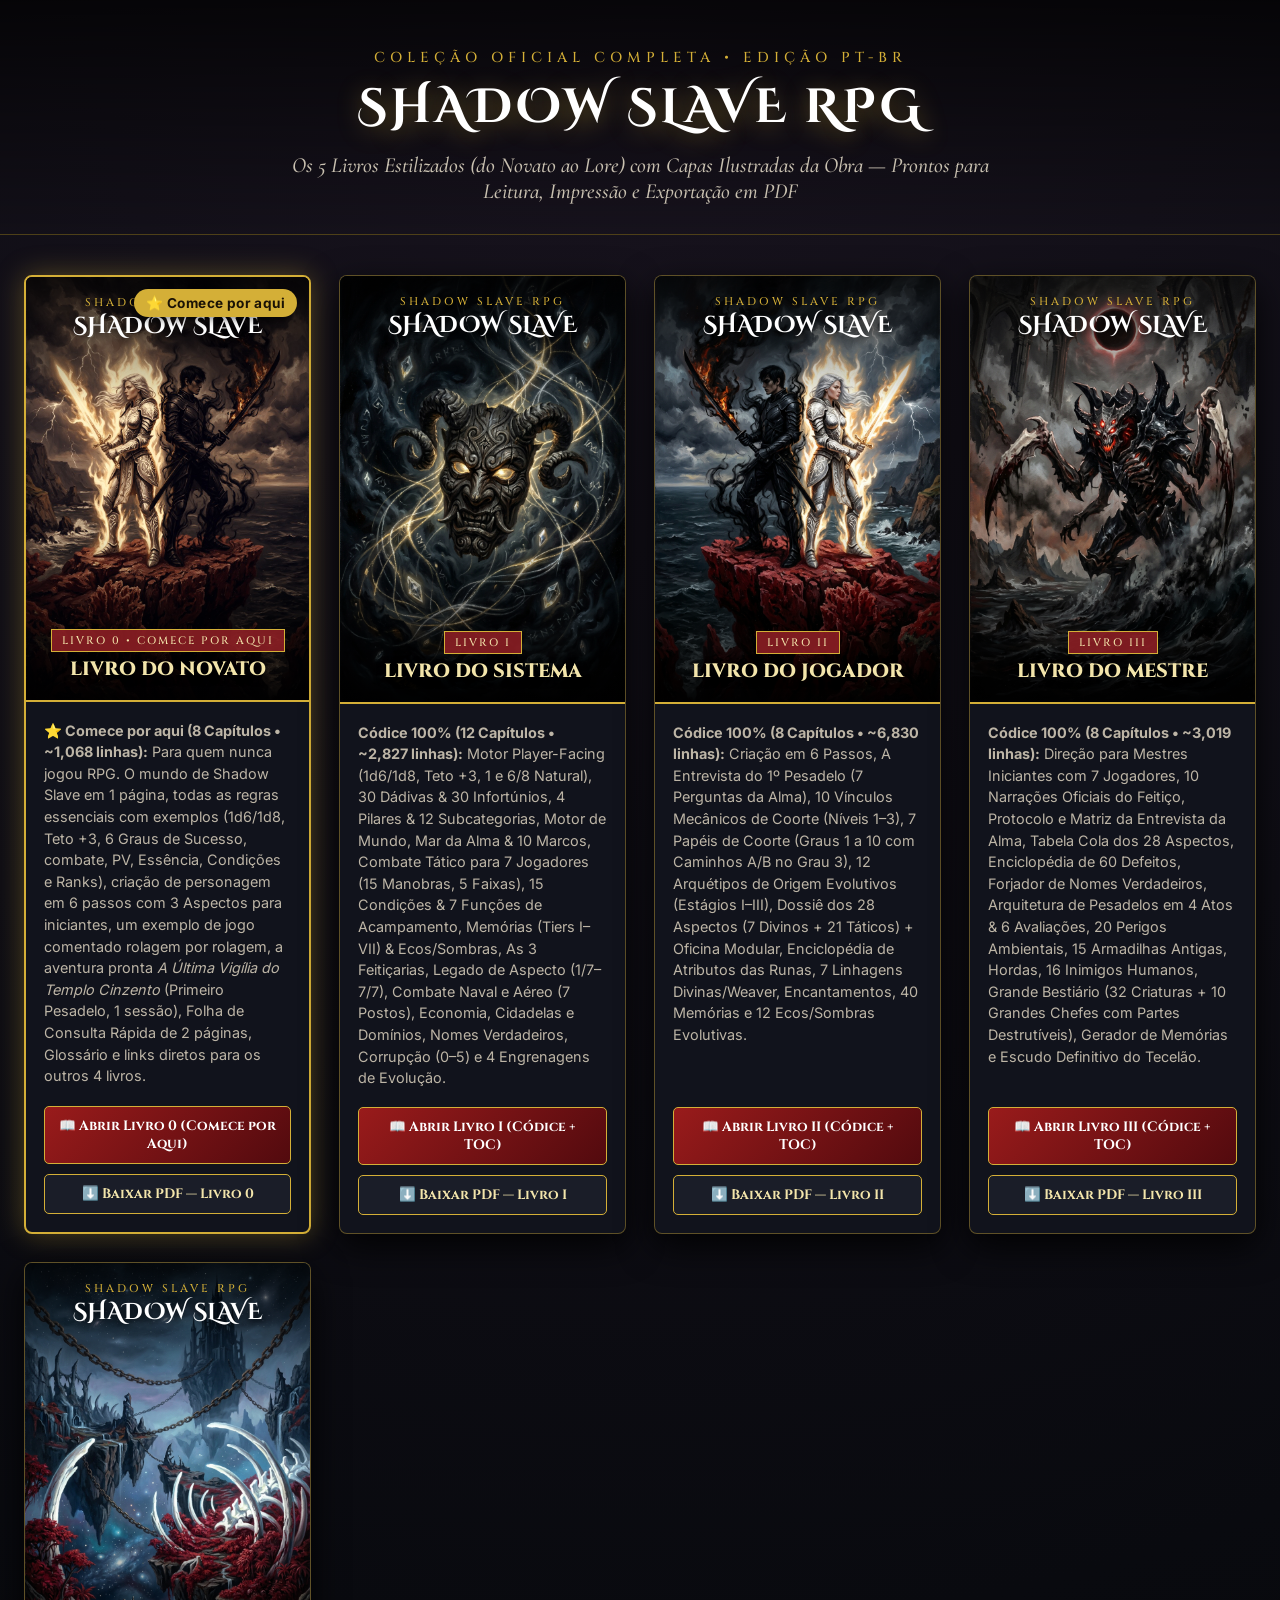
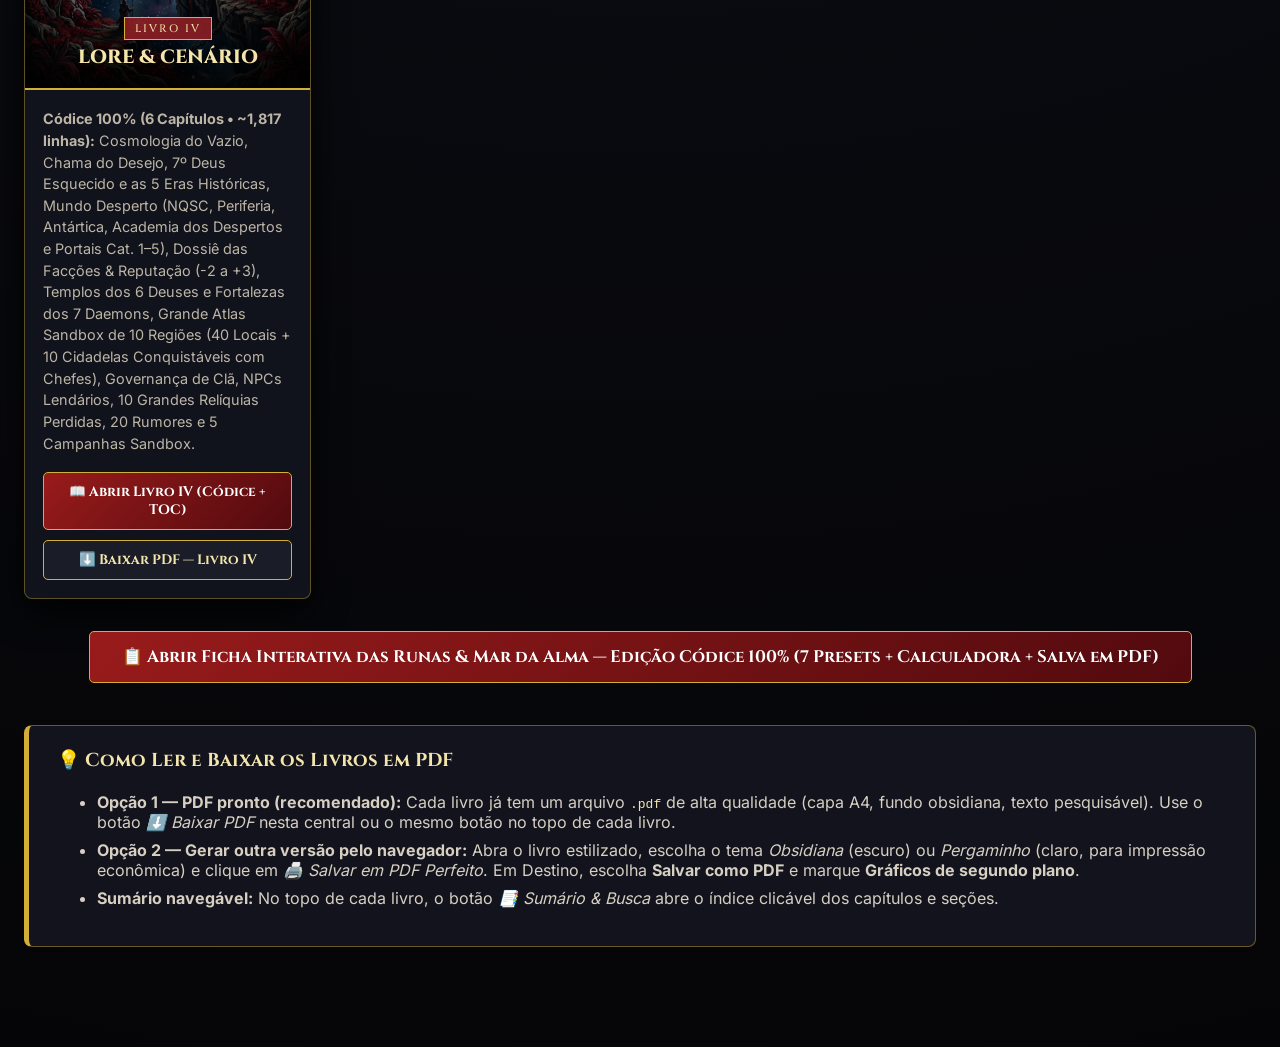
==== commit 93217469: "Pacote de ajustes: Manto canônico, 2º Núcleo no Despertar, Portadora da Luz v3 e Perfil de Chefe 3× " ====
--- a/index.html
+++ b/index.html
@@ -784,7 +784,7 @@
           </div>
         </div>
         <div class="card-body">
-          <p><strong>Códice 100% (8 Capítulos • ~6,823 linhas):</strong> Criação em 6 Passos, A Entrevista do 1º Pesadelo (7 Perguntas da Alma), 10 Vínculos Mecânicos de Coorte (Níveis 1–3), 7 Papéis de Coorte (Graus 1 a 10 com Caminhos A/B no Grau 3), 12 Arquétipos de Origem Evolutivos (Estágios I–III), Dossiê dos 28 Aspectos (7 Divinos + 21 Táticos) + Oficina Modular, Enciclopédia de Atributos das Runas, 7 Linhagens Divinas/Weaver, Encantamentos, 40 Memórias e 12 Ecos/Sombras Evolutivas.</p>
+          <p><strong>Códice 100% (8 Capítulos • ~6,830 linhas):</strong> Criação em 6 Passos, A Entrevista do 1º Pesadelo (7 Perguntas da Alma), 10 Vínculos Mecânicos de Coorte (Níveis 1–3), 7 Papéis de Coorte (Graus 1 a 10 com Caminhos A/B no Grau 3), 12 Arquétipos de Origem Evolutivos (Estágios I–III), Dossiê dos 28 Aspectos (7 Divinos + 21 Táticos) + Oficina Modular, Enciclopédia de Atributos das Runas, 7 Linhagens Divinas/Weaver, Encantamentos, 40 Memórias e 12 Ecos/Sombras Evolutivas.</p>
           <div class="card-actions">
             <a class="btn" href="Livro_02_Jogador_Estilizado.html">📖 Abrir Livro II (Códice + TOC)</a>
             <a class="btn btn-secondary" href="Livro_02_Jogador.pdf" download>⬇️ Baixar PDF — Livro II</a>
@@ -807,7 +807,7 @@
           </div>
         </div>
         <div class="card-body">
-          <p><strong>Códice 100% (8 Capítulos • ~3,017 linhas):</strong> Direção para Mestres Iniciantes com 7 Jogadores, 10 Narrações Oficiais do Feitiço, Protocolo e Matriz da Entrevista da Alma, Tabela Cola dos 28 Aspectos, Enciclopédia de 60 Defeitos, Forjador de Nomes Verdadeiros, Arquitetura de Pesadelos em 4 Atos &amp; 6 Avaliações, 20 Perigos Ambientais, 15 Armadilhas Antigas, Hordas, 16 Inimigos Humanos, Grande Bestiário (32 Criaturas + 10 Grandes Chefes com Partes Destrutíveis), Gerador de Memórias e Escudo Definitivo do Tecelão.</p>
+          <p><strong>Códice 100% (8 Capítulos • ~3,019 linhas):</strong> Direção para Mestres Iniciantes com 7 Jogadores, 10 Narrações Oficiais do Feitiço, Protocolo e Matriz da Entrevista da Alma, Tabela Cola dos 28 Aspectos, Enciclopédia de 60 Defeitos, Forjador de Nomes Verdadeiros, Arquitetura de Pesadelos em 4 Atos &amp; 6 Avaliações, 20 Perigos Ambientais, 15 Armadilhas Antigas, Hordas, 16 Inimigos Humanos, Grande Bestiário (32 Criaturas + 10 Grandes Chefes com Partes Destrutíveis), Gerador de Memórias e Escudo Definitivo do Tecelão.</p>
           <div class="card-actions">
             <a class="btn" href="Livro_03_Mestre_Estilizado.html">📖 Abrir Livro III (Códice + TOC)</a>
             <a class="btn btn-secondary" href="Livro_03_Mestre.pdf" download>⬇️ Baixar PDF — Livro III</a>
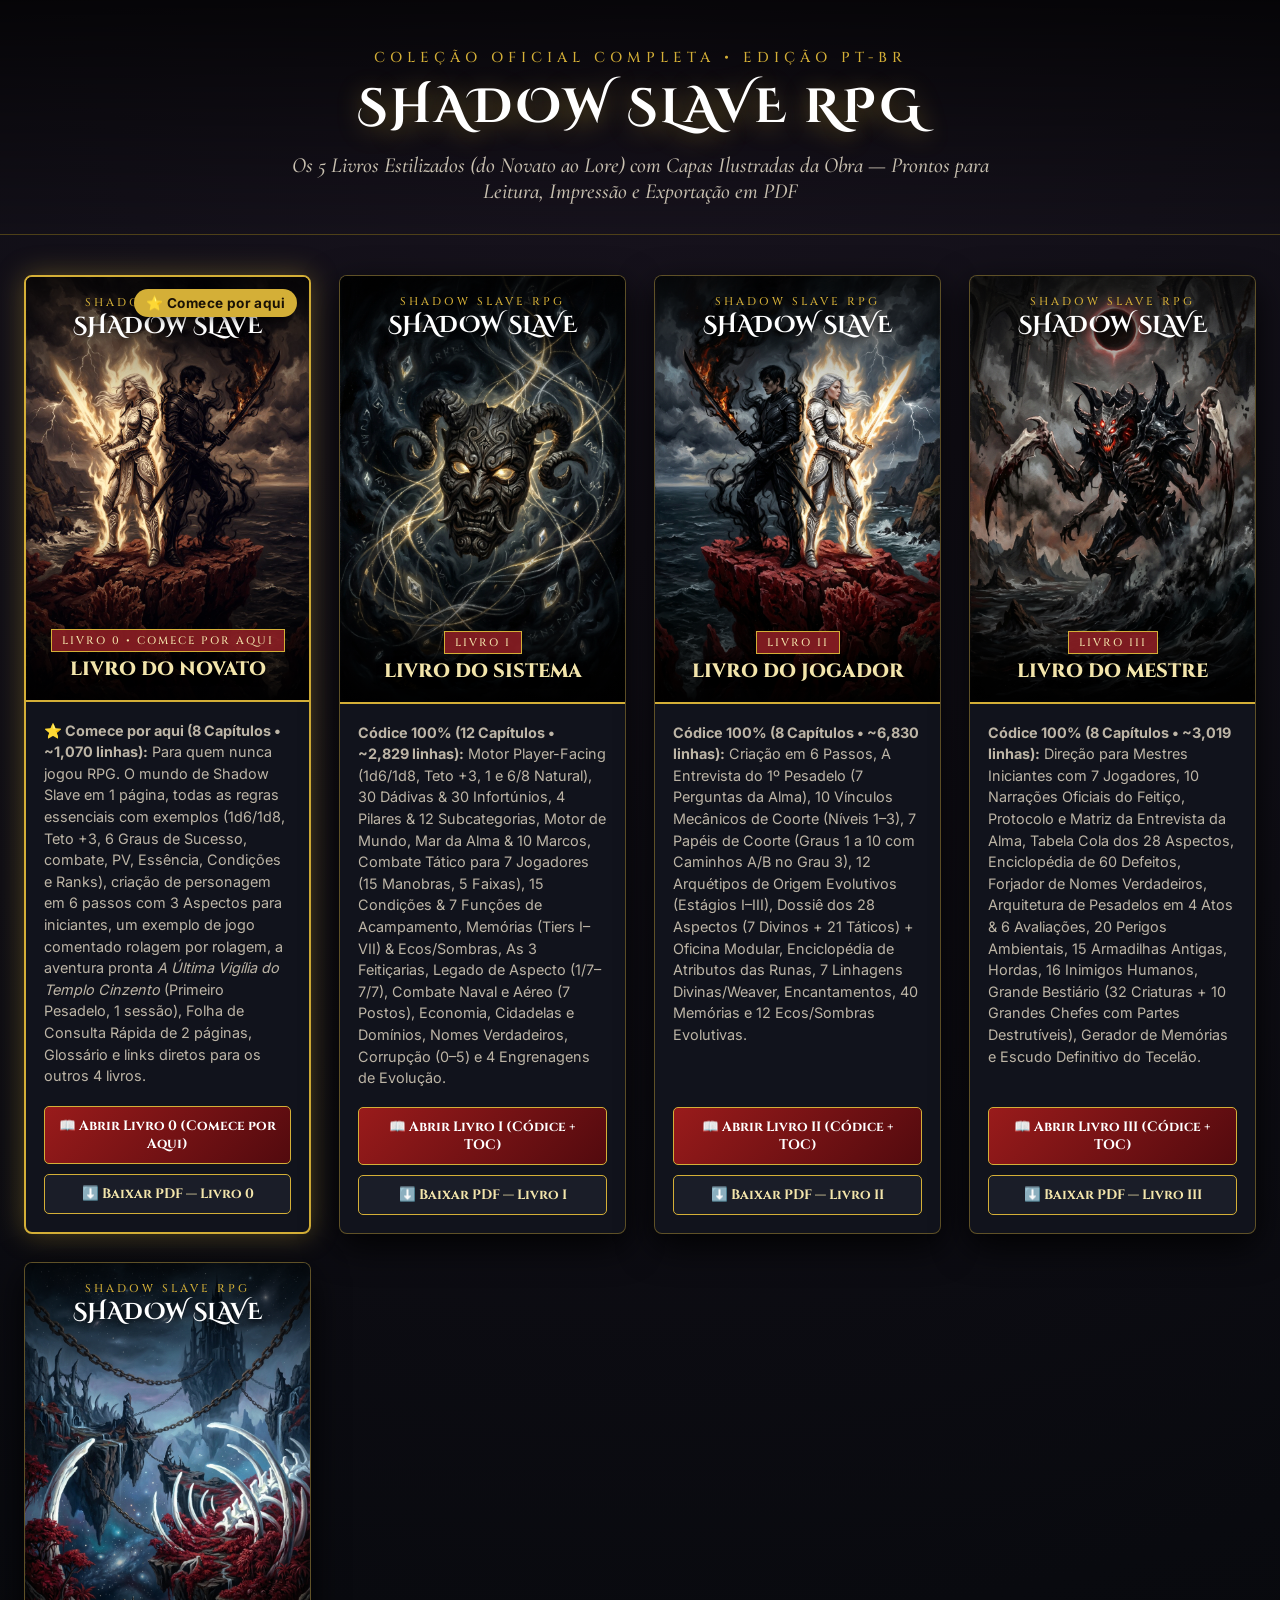
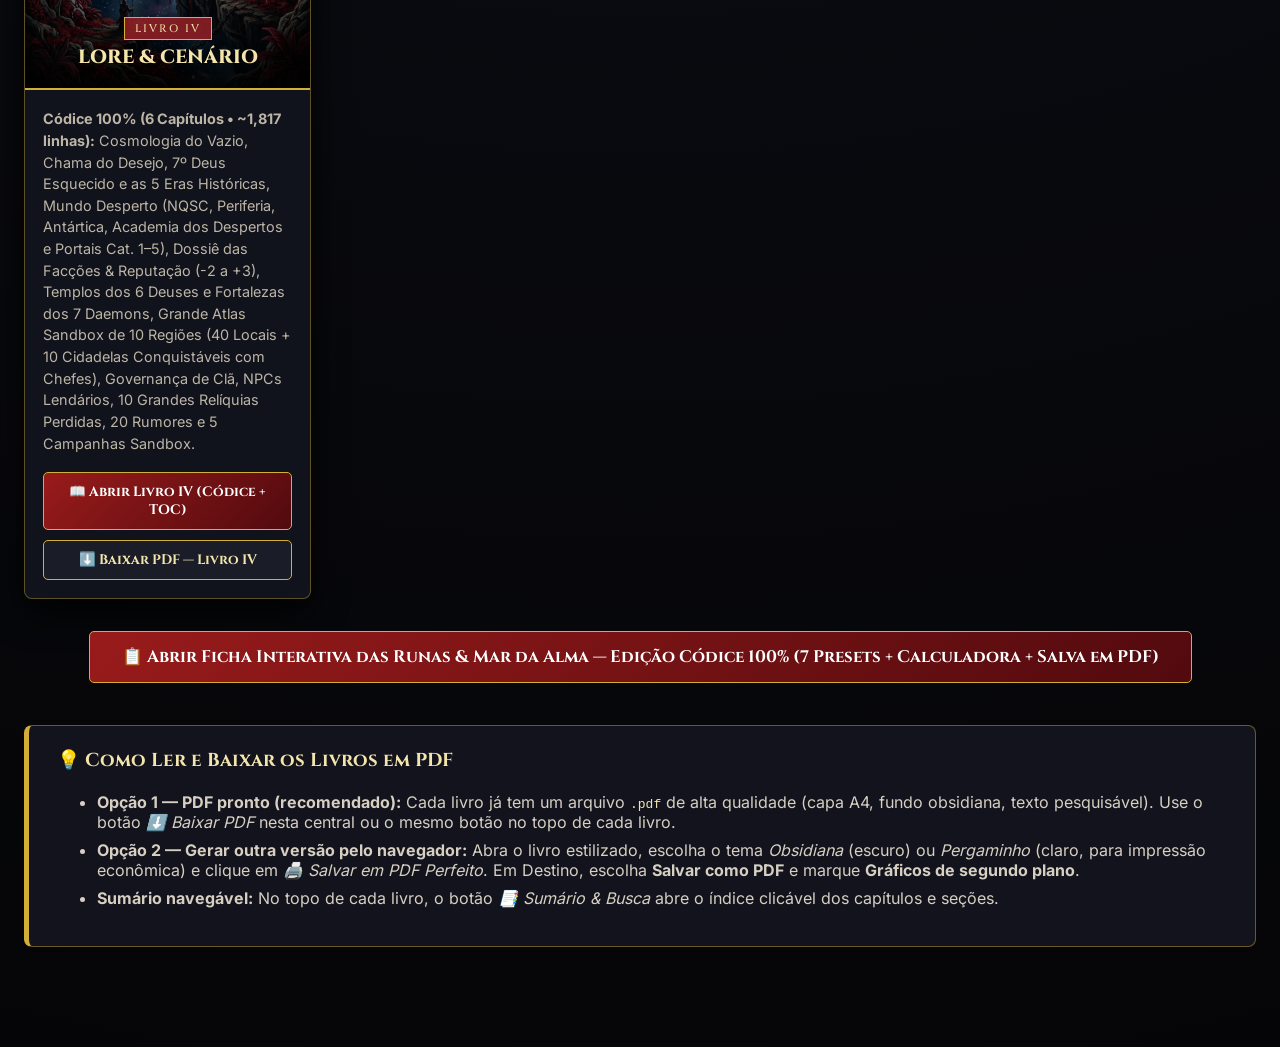
==== commit 680859a2: "Condições em inimigos: no máximo -1 na CD; dano contínuo soma" ====
--- a/index.html
+++ b/index.html
@@ -738,7 +738,7 @@
           </div>
         </div>
         <div class="card-body">
-          <p><strong>⭐ Comece por aqui (8 Capítulos • ~1,068 linhas):</strong> Para quem nunca jogou RPG. O mundo de Shadow Slave em 1 página, todas as regras essenciais com exemplos (1d6/1d8, Teto +3, 6 Graus de Sucesso, combate, PV, Essência, Condições e Ranks), criação de personagem em 6 passos com 3 Aspectos para iniciantes, um exemplo de jogo comentado rolagem por rolagem, a aventura pronta <em>A Última Vigília do Templo Cinzento</em> (Primeiro Pesadelo, 1 sessão), Folha de Consulta Rápida de 2 páginas, Glossário e links diretos para os outros 4 livros.</p>
+          <p><strong>⭐ Comece por aqui (8 Capítulos • ~1,070 linhas):</strong> Para quem nunca jogou RPG. O mundo de Shadow Slave em 1 página, todas as regras essenciais com exemplos (1d6/1d8, Teto +3, 6 Graus de Sucesso, combate, PV, Essência, Condições e Ranks), criação de personagem em 6 passos com 3 Aspectos para iniciantes, um exemplo de jogo comentado rolagem por rolagem, a aventura pronta <em>A Última Vigília do Templo Cinzento</em> (Primeiro Pesadelo, 1 sessão), Folha de Consulta Rápida de 2 páginas, Glossário e links diretos para os outros 4 livros.</p>
           <div class="card-actions">
             <a class="btn" href="00_Livro_do_Novato_Estilizado.html">📖 Abrir Livro 0 (Comece por Aqui)</a>
             <a class="btn btn-secondary" href="Livro_00_Novato.pdf" download>⬇️ Baixar PDF — Livro 0</a>
@@ -761,7 +761,7 @@
           </div>
         </div>
         <div class="card-body">
-          <p><strong>Códice 100% (12 Capítulos • ~2,827 linhas):</strong> Motor Player-Facing (1d6/1d8, Teto +3, 1 e 6/8 Natural), 30 Dádivas &amp; 30 Infortúnios, 4 Pilares &amp; 12 Subcategorias, Motor de Mundo, Mar da Alma &amp; 10 Marcos, Combate Tático para 7 Jogadores (15 Manobras, 5 Faixas), 15 Condições &amp; 7 Funções de Acampamento, Memórias (Tiers I–VII) &amp; Ecos/Sombras, As 3 Feitiçarias, Legado de Aspecto (1/7–7/7), Combate Naval e Aéreo (7 Postos), Economia, Cidadelas e Domínios, Nomes Verdadeiros, Corrupção (0–5) e 4 Engrenagens de Evolução.</p>
+          <p><strong>Códice 100% (12 Capítulos • ~2,829 linhas):</strong> Motor Player-Facing (1d6/1d8, Teto +3, 1 e 6/8 Natural), 30 Dádivas &amp; 30 Infortúnios, 4 Pilares &amp; 12 Subcategorias, Motor de Mundo, Mar da Alma &amp; 10 Marcos, Combate Tático para 7 Jogadores (15 Manobras, 5 Faixas), 15 Condições &amp; 7 Funções de Acampamento, Memórias (Tiers I–VII) &amp; Ecos/Sombras, As 3 Feitiçarias, Legado de Aspecto (1/7–7/7), Combate Naval e Aéreo (7 Postos), Economia, Cidadelas e Domínios, Nomes Verdadeiros, Corrupção (0–5) e 4 Engrenagens de Evolução.</p>
           <div class="card-actions">
             <a class="btn" href="Livro_01_Sistema_Estilizado.html">📖 Abrir Livro I (Códice + TOC)</a>
             <a class="btn btn-secondary" href="Livro_01_Sistema.pdf" download>⬇️ Baixar PDF — Livro I</a>
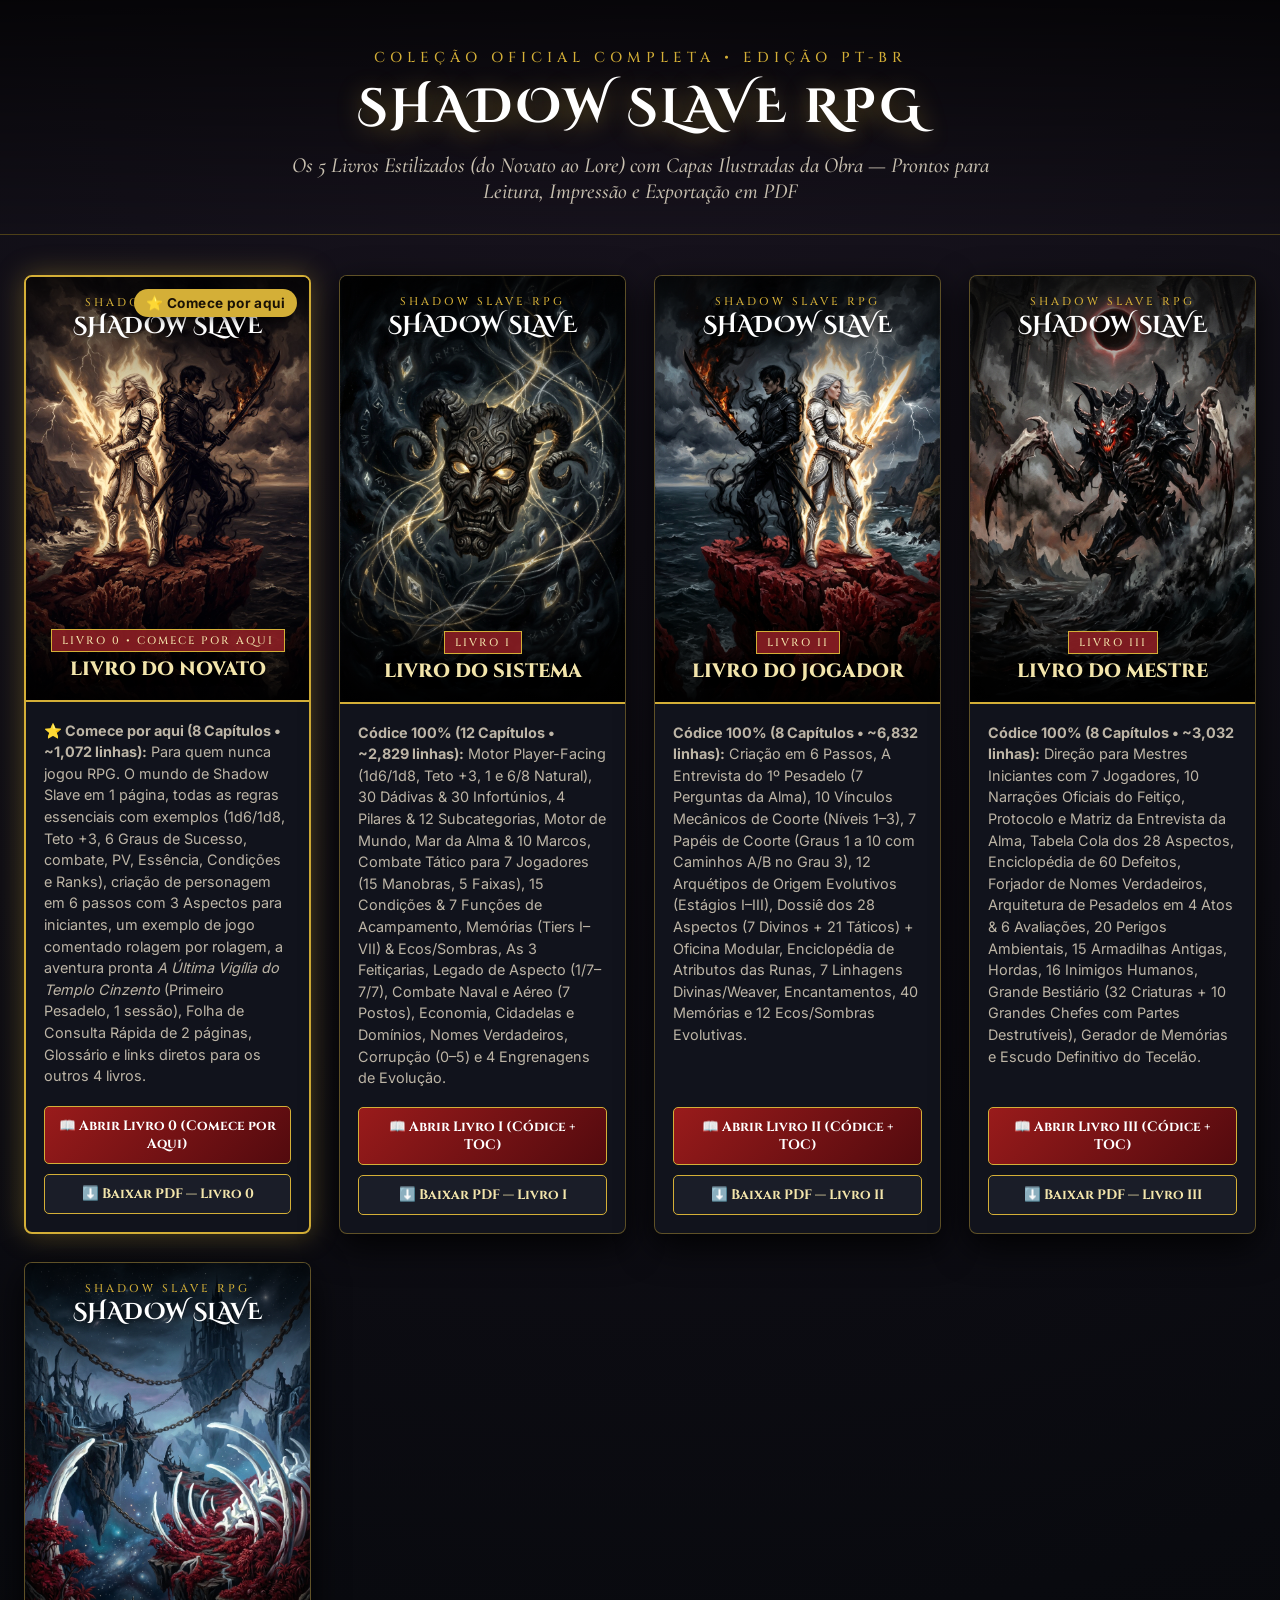
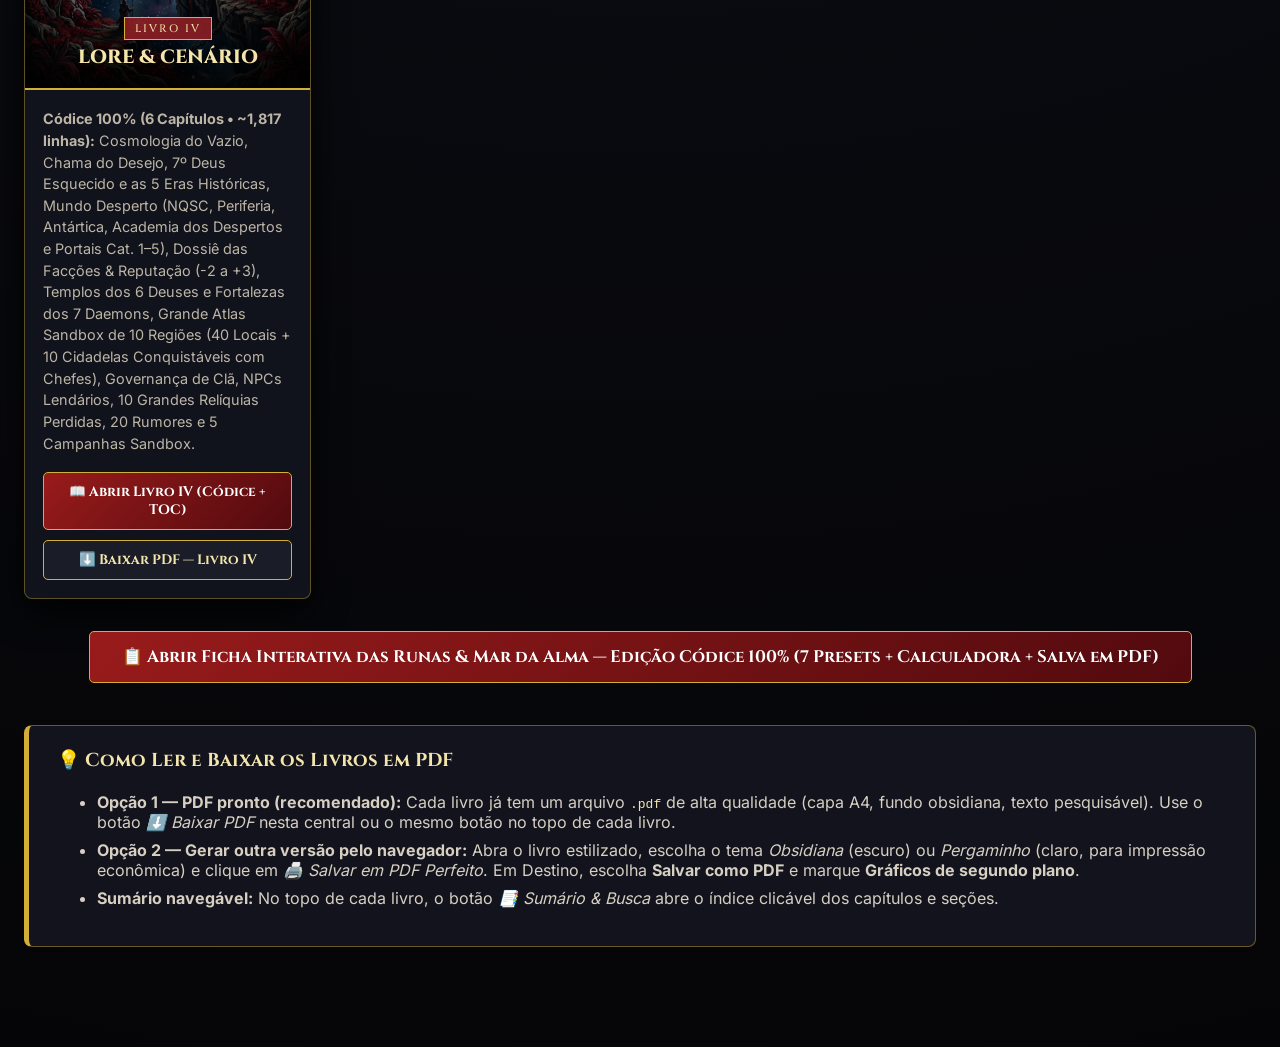
==== commit 8646e97f: "Chefe por tamanho de mesa (6–7: 6× PV, até 5 alvos), chama da Portadora +8..+12, Defeito −1 em tudo;" ====
--- a/index.html
+++ b/index.html
@@ -738,7 +738,7 @@
           </div>
         </div>
         <div class="card-body">
-          <p><strong>⭐ Comece por aqui (8 Capítulos • ~1,070 linhas):</strong> Para quem nunca jogou RPG. O mundo de Shadow Slave em 1 página, todas as regras essenciais com exemplos (1d6/1d8, Teto +3, 6 Graus de Sucesso, combate, PV, Essência, Condições e Ranks), criação de personagem em 6 passos com 3 Aspectos para iniciantes, um exemplo de jogo comentado rolagem por rolagem, a aventura pronta <em>A Última Vigília do Templo Cinzento</em> (Primeiro Pesadelo, 1 sessão), Folha de Consulta Rápida de 2 páginas, Glossário e links diretos para os outros 4 livros.</p>
+          <p><strong>⭐ Comece por aqui (8 Capítulos • ~1,072 linhas):</strong> Para quem nunca jogou RPG. O mundo de Shadow Slave em 1 página, todas as regras essenciais com exemplos (1d6/1d8, Teto +3, 6 Graus de Sucesso, combate, PV, Essência, Condições e Ranks), criação de personagem em 6 passos com 3 Aspectos para iniciantes, um exemplo de jogo comentado rolagem por rolagem, a aventura pronta <em>A Última Vigília do Templo Cinzento</em> (Primeiro Pesadelo, 1 sessão), Folha de Consulta Rápida de 2 páginas, Glossário e links diretos para os outros 4 livros.</p>
           <div class="card-actions">
             <a class="btn" href="00_Livro_do_Novato_Estilizado.html">📖 Abrir Livro 0 (Comece por Aqui)</a>
             <a class="btn btn-secondary" href="Livro_00_Novato.pdf" download>⬇️ Baixar PDF — Livro 0</a>
@@ -784,7 +784,7 @@
           </div>
         </div>
         <div class="card-body">
-          <p><strong>Códice 100% (8 Capítulos • ~6,830 linhas):</strong> Criação em 6 Passos, A Entrevista do 1º Pesadelo (7 Perguntas da Alma), 10 Vínculos Mecânicos de Coorte (Níveis 1–3), 7 Papéis de Coorte (Graus 1 a 10 com Caminhos A/B no Grau 3), 12 Arquétipos de Origem Evolutivos (Estágios I–III), Dossiê dos 28 Aspectos (7 Divinos + 21 Táticos) + Oficina Modular, Enciclopédia de Atributos das Runas, 7 Linhagens Divinas/Weaver, Encantamentos, 40 Memórias e 12 Ecos/Sombras Evolutivas.</p>
+          <p><strong>Códice 100% (8 Capítulos • ~6,832 linhas):</strong> Criação em 6 Passos, A Entrevista do 1º Pesadelo (7 Perguntas da Alma), 10 Vínculos Mecânicos de Coorte (Níveis 1–3), 7 Papéis de Coorte (Graus 1 a 10 com Caminhos A/B no Grau 3), 12 Arquétipos de Origem Evolutivos (Estágios I–III), Dossiê dos 28 Aspectos (7 Divinos + 21 Táticos) + Oficina Modular, Enciclopédia de Atributos das Runas, 7 Linhagens Divinas/Weaver, Encantamentos, 40 Memórias e 12 Ecos/Sombras Evolutivas.</p>
           <div class="card-actions">
             <a class="btn" href="Livro_02_Jogador_Estilizado.html">📖 Abrir Livro II (Códice + TOC)</a>
             <a class="btn btn-secondary" href="Livro_02_Jogador.pdf" download>⬇️ Baixar PDF — Livro II</a>
@@ -807,7 +807,7 @@
           </div>
         </div>
         <div class="card-body">
-          <p><strong>Códice 100% (8 Capítulos • ~3,019 linhas):</strong> Direção para Mestres Iniciantes com 7 Jogadores, 10 Narrações Oficiais do Feitiço, Protocolo e Matriz da Entrevista da Alma, Tabela Cola dos 28 Aspectos, Enciclopédia de 60 Defeitos, Forjador de Nomes Verdadeiros, Arquitetura de Pesadelos em 4 Atos &amp; 6 Avaliações, 20 Perigos Ambientais, 15 Armadilhas Antigas, Hordas, 16 Inimigos Humanos, Grande Bestiário (32 Criaturas + 10 Grandes Chefes com Partes Destrutíveis), Gerador de Memórias e Escudo Definitivo do Tecelão.</p>
+          <p><strong>Códice 100% (8 Capítulos • ~3,032 linhas):</strong> Direção para Mestres Iniciantes com 7 Jogadores, 10 Narrações Oficiais do Feitiço, Protocolo e Matriz da Entrevista da Alma, Tabela Cola dos 28 Aspectos, Enciclopédia de 60 Defeitos, Forjador de Nomes Verdadeiros, Arquitetura de Pesadelos em 4 Atos &amp; 6 Avaliações, 20 Perigos Ambientais, 15 Armadilhas Antigas, Hordas, 16 Inimigos Humanos, Grande Bestiário (32 Criaturas + 10 Grandes Chefes com Partes Destrutíveis), Gerador de Memórias e Escudo Definitivo do Tecelão.</p>
           <div class="card-actions">
             <a class="btn" href="Livro_03_Mestre_Estilizado.html">📖 Abrir Livro III (Códice + TOC)</a>
             <a class="btn btn-secondary" href="Livro_03_Mestre.pdf" download>⬇️ Baixar PDF — Livro III</a>
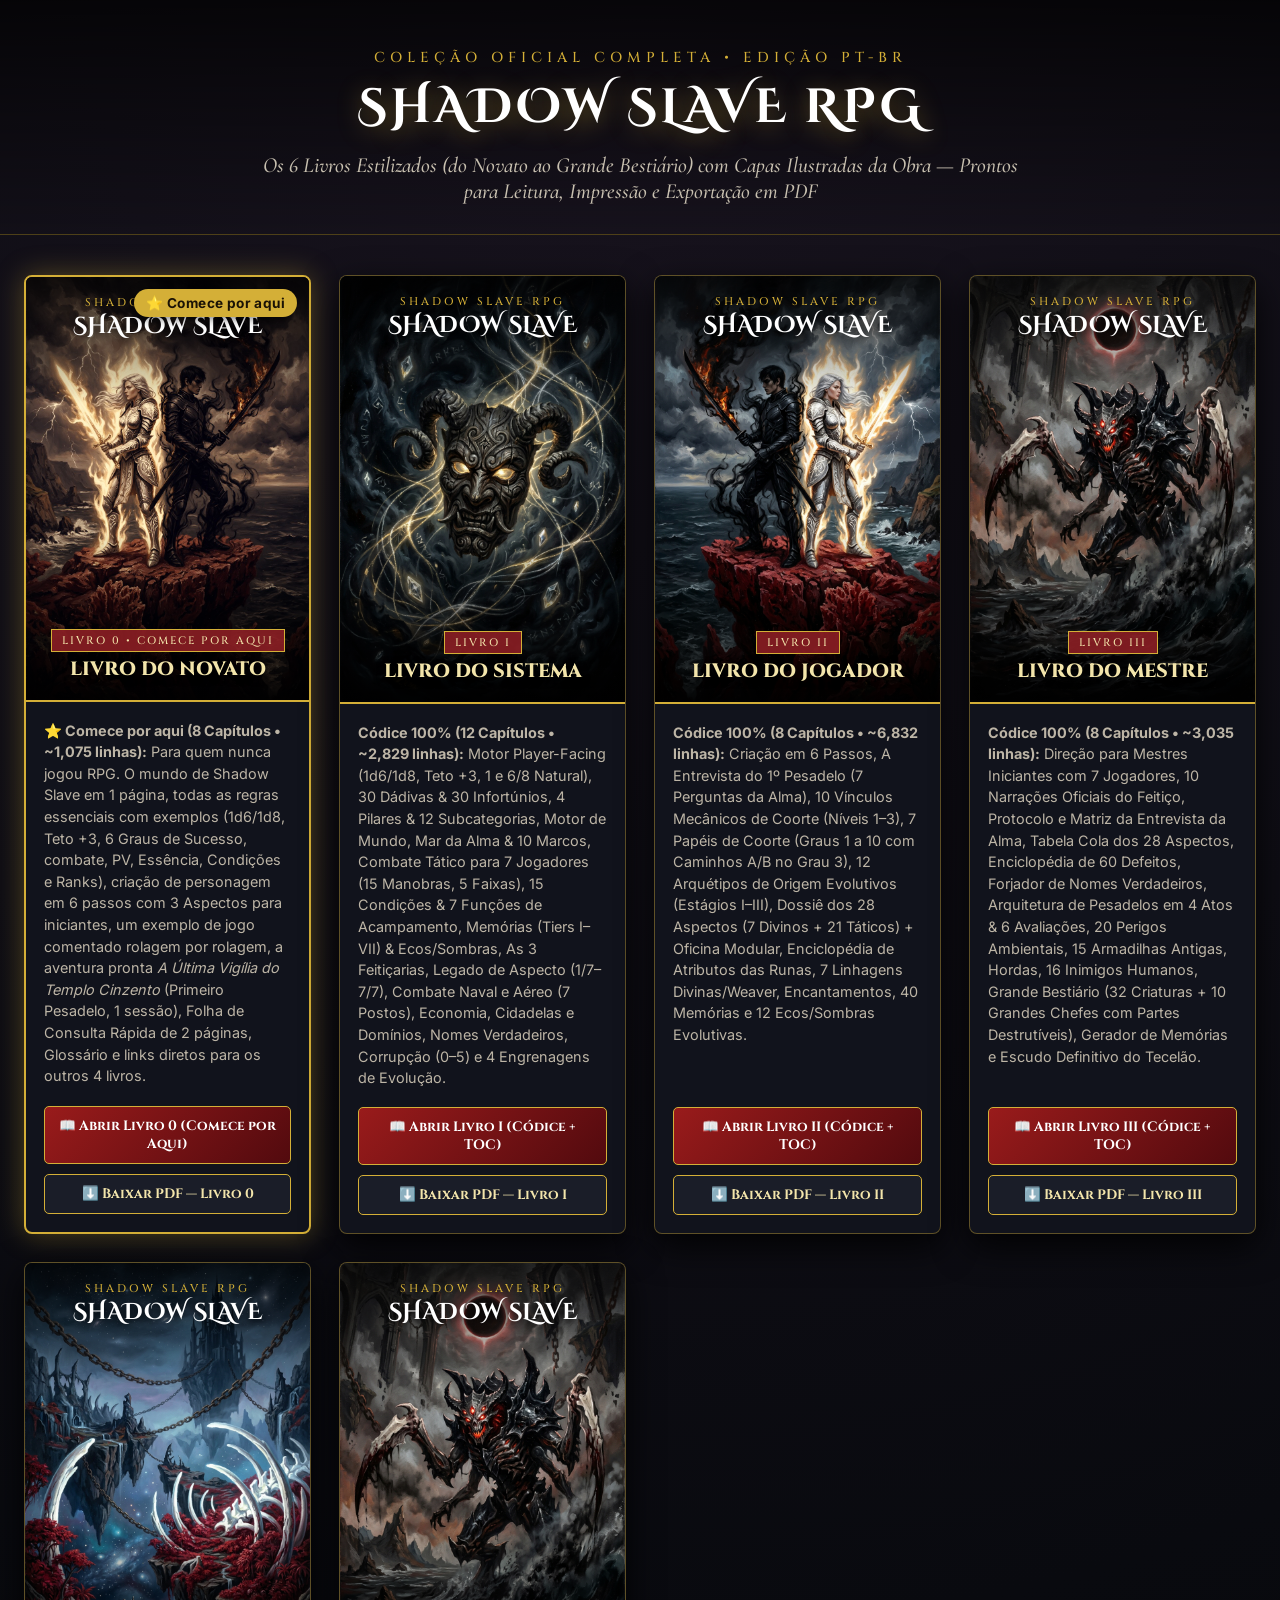
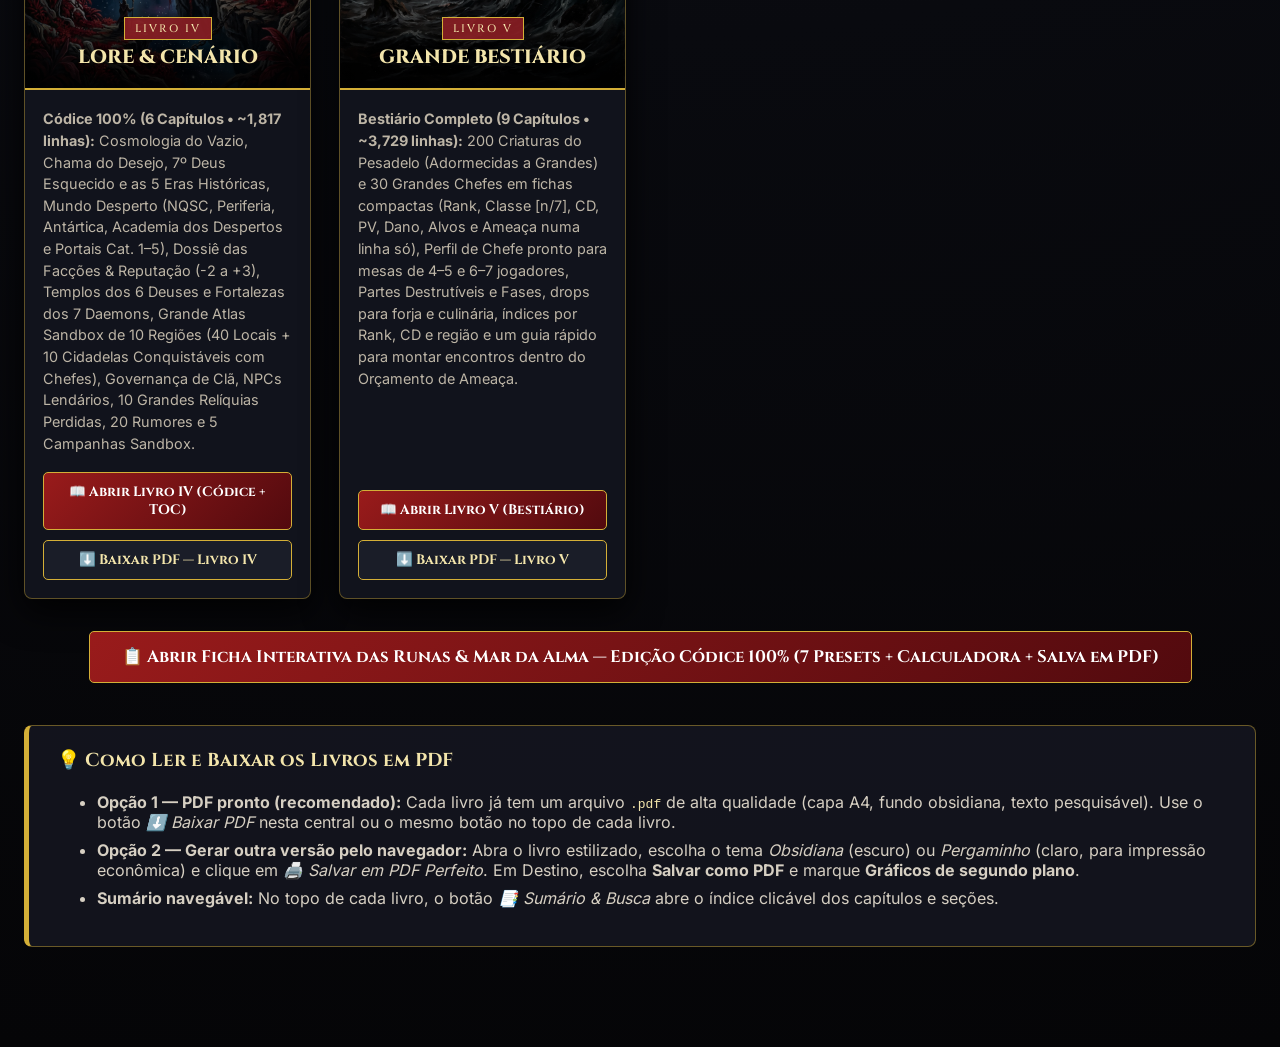
==== commit 1426bced: "Livro 5: Grande Bestiário (200 criaturas + 30 chefes, Perfil de Chefe com teto), links no L3/Novato " ====
--- a/index.html
+++ b/index.html
@@ -716,7 +716,7 @@
   <header>
     <div class="subtitle-top">Coleção Oficial Completa • Edição PT-BR</div>
     <h1>SHADOW SLAVE RPG</h1>
-    <div class="desc">Os 5 Livros Estilizados (do Novato ao Lore) com Capas Ilustradas da Obra — Prontos para Leitura, Impressão e Exportação em PDF</div>
+    <div class="desc">Os 6 Livros Estilizados (do Novato ao Grande Bestiário) com Capas Ilustradas da Obra — Prontos para Leitura, Impressão e Exportação em PDF</div>
   </header>
 
   <div class="container">
@@ -738,7 +738,7 @@
           </div>
         </div>
         <div class="card-body">
-          <p><strong>⭐ Comece por aqui (8 Capítulos • ~1,072 linhas):</strong> Para quem nunca jogou RPG. O mundo de Shadow Slave em 1 página, todas as regras essenciais com exemplos (1d6/1d8, Teto +3, 6 Graus de Sucesso, combate, PV, Essência, Condições e Ranks), criação de personagem em 6 passos com 3 Aspectos para iniciantes, um exemplo de jogo comentado rolagem por rolagem, a aventura pronta <em>A Última Vigília do Templo Cinzento</em> (Primeiro Pesadelo, 1 sessão), Folha de Consulta Rápida de 2 páginas, Glossário e links diretos para os outros 4 livros.</p>
+          <p><strong>⭐ Comece por aqui (8 Capítulos • ~1,075 linhas):</strong> Para quem nunca jogou RPG. O mundo de Shadow Slave em 1 página, todas as regras essenciais com exemplos (1d6/1d8, Teto +3, 6 Graus de Sucesso, combate, PV, Essência, Condições e Ranks), criação de personagem em 6 passos com 3 Aspectos para iniciantes, um exemplo de jogo comentado rolagem por rolagem, a aventura pronta <em>A Última Vigília do Templo Cinzento</em> (Primeiro Pesadelo, 1 sessão), Folha de Consulta Rápida de 2 páginas, Glossário e links diretos para os outros 4 livros.</p>
           <div class="card-actions">
             <a class="btn" href="00_Livro_do_Novato_Estilizado.html">📖 Abrir Livro 0 (Comece por Aqui)</a>
             <a class="btn btn-secondary" href="Livro_00_Novato.pdf" download>⬇️ Baixar PDF — Livro 0</a>
@@ -807,7 +807,7 @@
           </div>
         </div>
         <div class="card-body">
-          <p><strong>Códice 100% (8 Capítulos • ~3,032 linhas):</strong> Direção para Mestres Iniciantes com 7 Jogadores, 10 Narrações Oficiais do Feitiço, Protocolo e Matriz da Entrevista da Alma, Tabela Cola dos 28 Aspectos, Enciclopédia de 60 Defeitos, Forjador de Nomes Verdadeiros, Arquitetura de Pesadelos em 4 Atos &amp; 6 Avaliações, 20 Perigos Ambientais, 15 Armadilhas Antigas, Hordas, 16 Inimigos Humanos, Grande Bestiário (32 Criaturas + 10 Grandes Chefes com Partes Destrutíveis), Gerador de Memórias e Escudo Definitivo do Tecelão.</p>
+          <p><strong>Códice 100% (8 Capítulos • ~3,035 linhas):</strong> Direção para Mestres Iniciantes com 7 Jogadores, 10 Narrações Oficiais do Feitiço, Protocolo e Matriz da Entrevista da Alma, Tabela Cola dos 28 Aspectos, Enciclopédia de 60 Defeitos, Forjador de Nomes Verdadeiros, Arquitetura de Pesadelos em 4 Atos &amp; 6 Avaliações, 20 Perigos Ambientais, 15 Armadilhas Antigas, Hordas, 16 Inimigos Humanos, Grande Bestiário (32 Criaturas + 10 Grandes Chefes com Partes Destrutíveis), Gerador de Memórias e Escudo Definitivo do Tecelão.</p>
           <div class="card-actions">
             <a class="btn" href="Livro_03_Mestre_Estilizado.html">📖 Abrir Livro III (Códice + TOC)</a>
             <a class="btn btn-secondary" href="Livro_03_Mestre.pdf" download>⬇️ Baixar PDF — Livro III</a>
@@ -834,6 +834,29 @@
           <div class="card-actions">
             <a class="btn" href="Livro_04_Lore_Cenario_Estilizado.html">📖 Abrir Livro IV (Códice + TOC)</a>
             <a class="btn btn-secondary" href="Livro_04_Lore_Cenario.pdf" download>⬇️ Baixar PDF — Livro IV</a>
+          </div>
+        </div>
+      </div>
+
+      <div class="book-card">
+        <div class="cover-thumb-wrap">
+          <img src="capas/capa_bestiario.jpg" alt="Livro 5 — Grande Bestiário">
+          <div class="cover-thumb-overlay">
+            <div>
+              <div class="thumb-series">Shadow Slave RPG</div>
+              <div class="thumb-main">SHADOW SLAVE</div>
+            </div>
+            <div>
+              <div class="thumb-badge">Livro V</div>
+              <div class="thumb-book-title">GRANDE BESTIÁRIO</div>
+            </div>
+          </div>
+        </div>
+        <div class="card-body">
+          <p><strong>Bestiário Completo (9 Capítulos • ~3,729 linhas):</strong> 200 Criaturas do Pesadelo (Adormecidas a Grandes) e 30 Grandes Chefes em fichas compactas (Rank, Classe [n/7], CD, PV, Dano, Alvos e Ameaça numa linha só), Perfil de Chefe pronto para mesas de 4–5 e 6–7 jogadores, Partes Destrutíveis e Fases, drops para forja e culinária, índices por Rank, CD e região e um guia rápido para montar encontros dentro do Orçamento de Ameaça.</p>
+          <div class="card-actions">
+            <a class="btn" href="Livro_05_Grande_Bestiario_Estilizado.html">📖 Abrir Livro V (Bestiário)</a>
+            <a class="btn btn-secondary" href="Livro_05_Grande_Bestiario.pdf" download>⬇️ Baixar PDF — Livro V</a>
           </div>
         </div>
       </div>
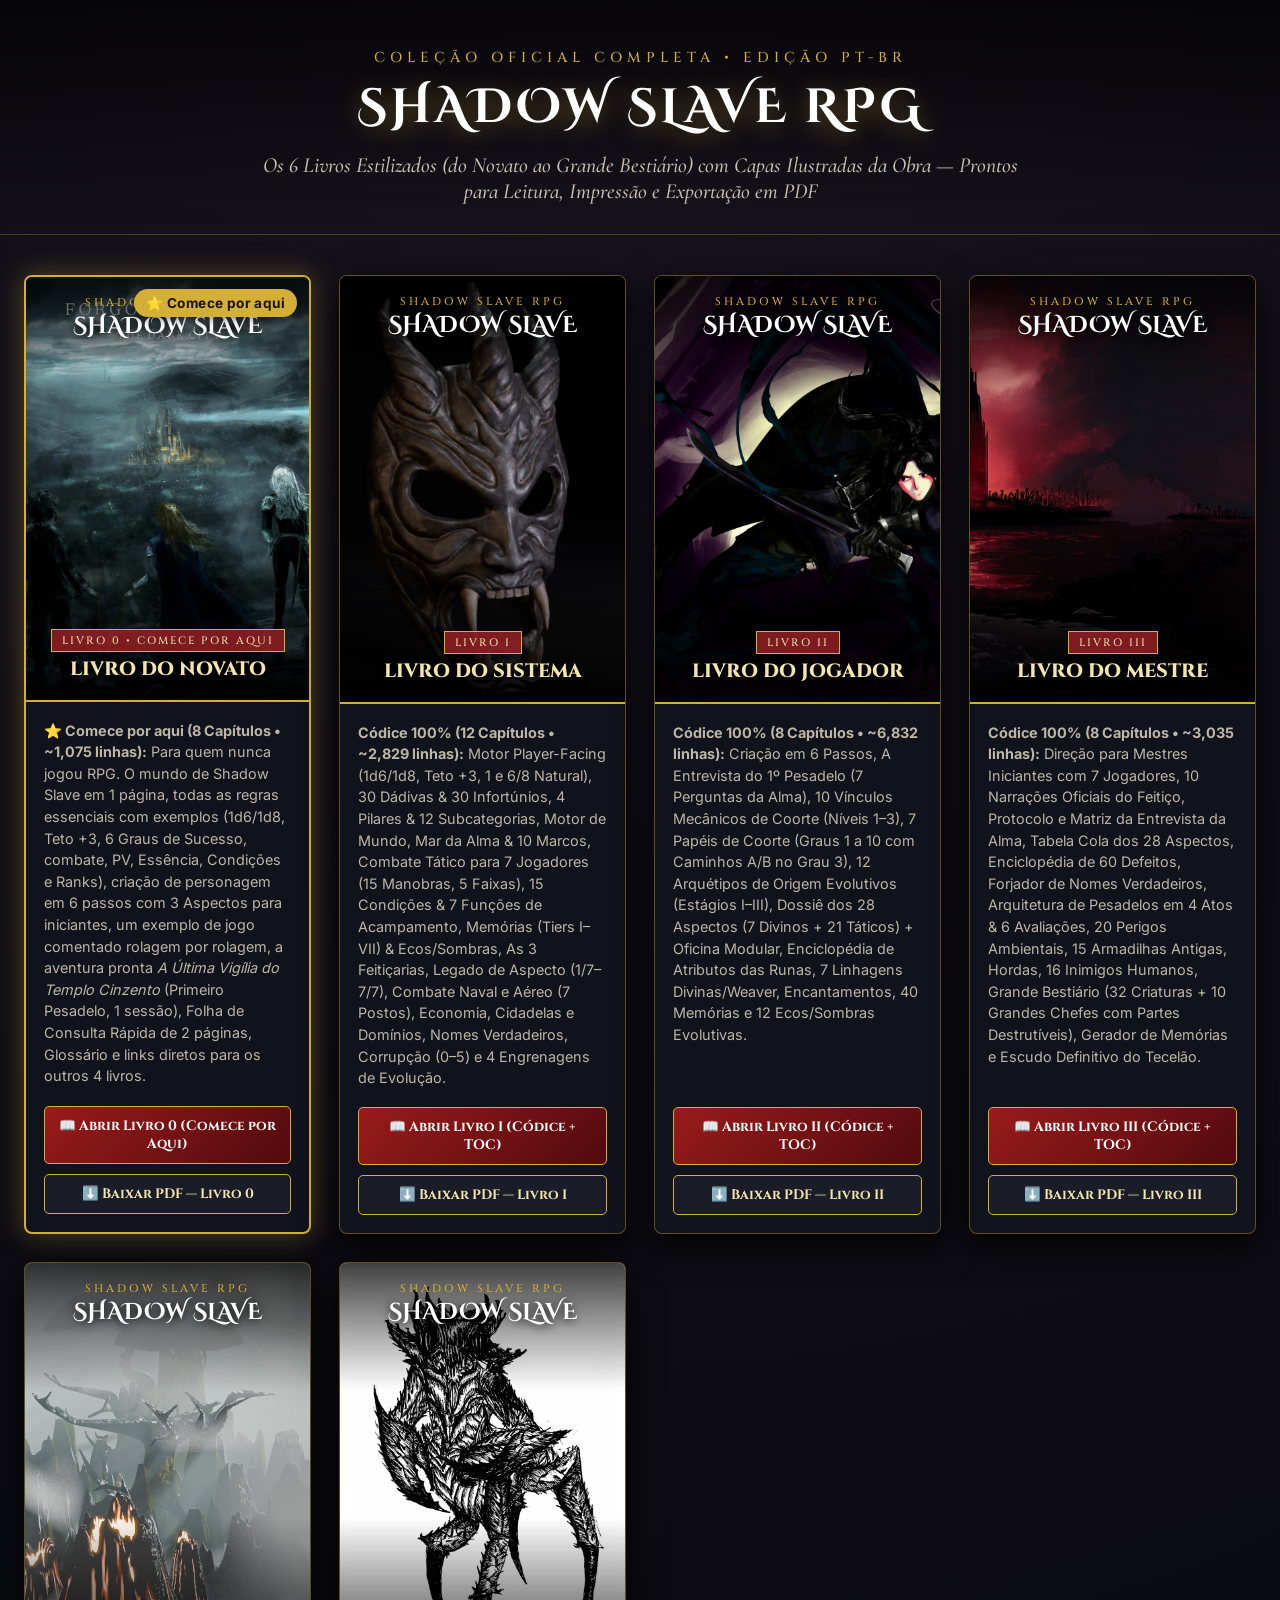
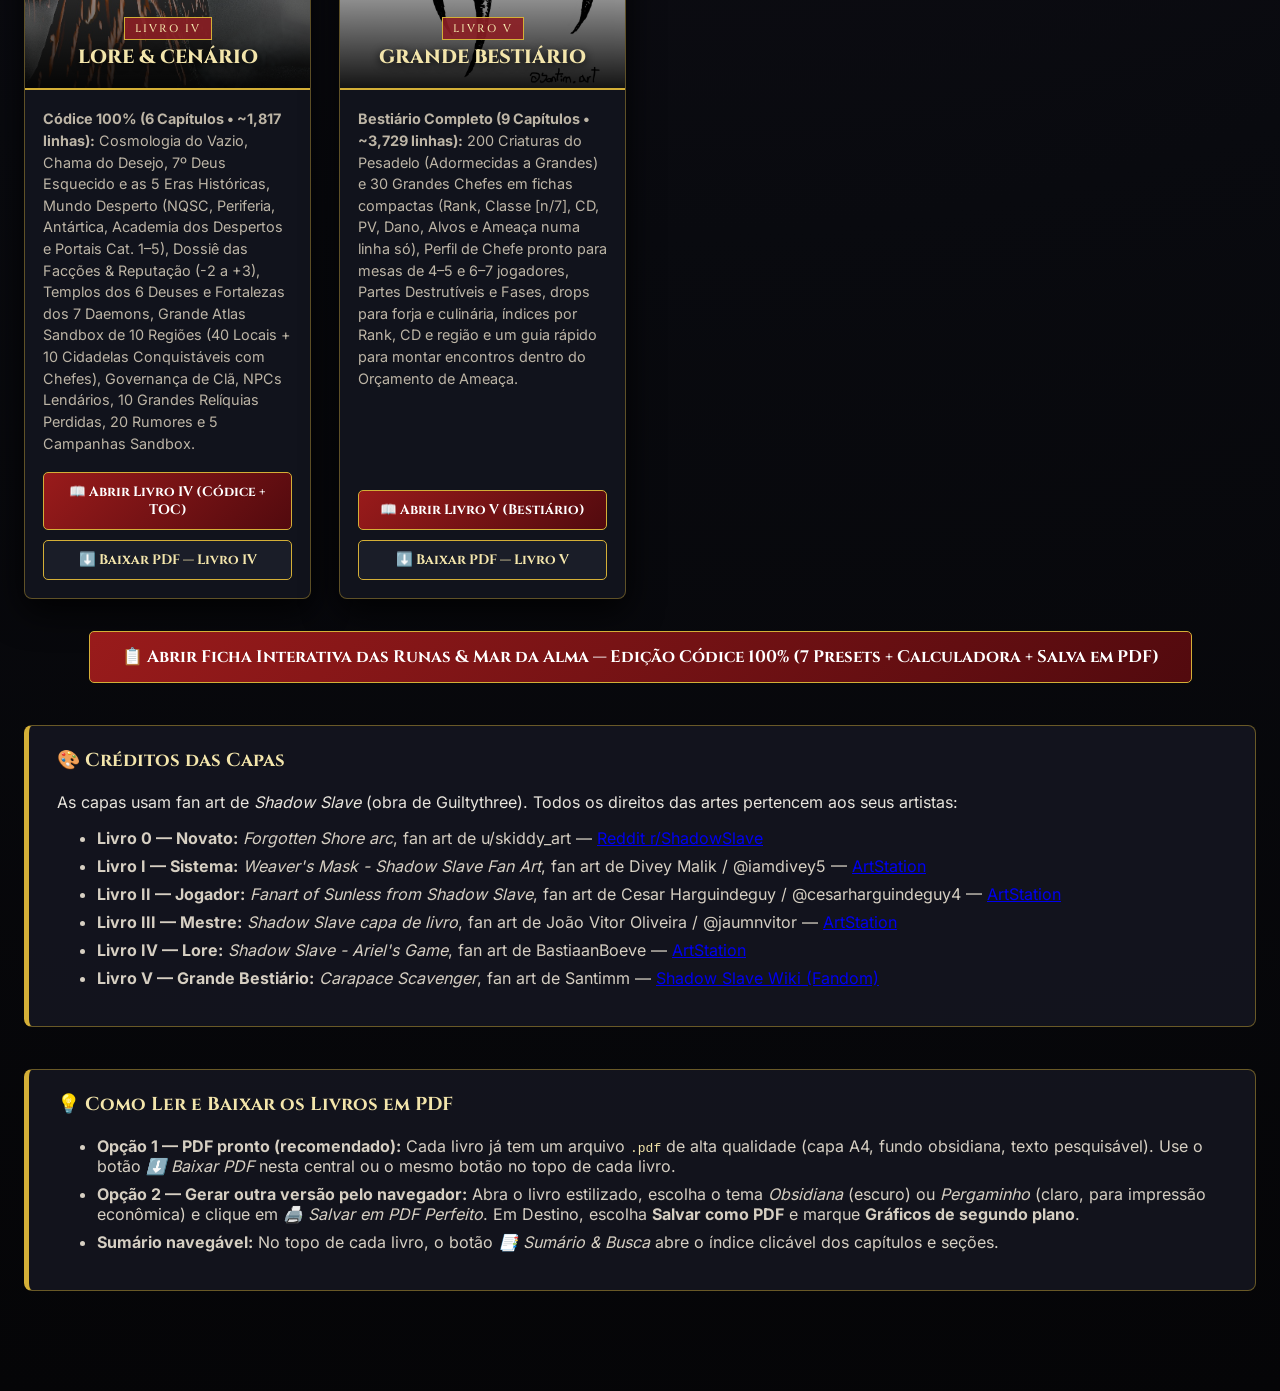
==== commit ddc7fd84: "Capas novas com fan art de Shadow Slave (crédito ao artista em cada capa) + seção Créditos das Capas" ====
--- a/index.html
+++ b/index.html
@@ -867,6 +867,19 @@
       <a class="btn" href="05_Ficha_Interativa_Preenchivel.html" style="display:inline-block; padding:14px 32px; font-size:1.05rem;">📋 Abrir Ficha Interativa das Runas &amp; Mar da Alma — Edição Códice 100% (7 Presets + Calculadora + Salva em PDF)</a>
     </div>
 
+    <div class="instructions-box" id="creditos-das-capas">
+      <h3>🎨 Créditos das Capas</h3>
+      <p>As capas usam fan art de <em>Shadow Slave</em> (obra de Guiltythree). Todos os direitos das artes pertencem aos seus artistas:</p>
+      <ul>
+        <li><strong>Livro 0 — Novato:</strong> <em>Forgotten Shore arc</em>, fan art de u/skiddy_art — <a href="https://www.reddit.com/r/ShadowSlave/comments/1pjtmt5/forgotten_shore_arc/" target="_blank" rel="noopener">Reddit r/ShadowSlave</a></li>
+        <li><strong>Livro I — Sistema:</strong> <em>Weaver's Mask - Shadow Slave Fan Art</em>, fan art de Divey Malik / @iamdivey5 — <a href="https://www.artstation.com/artwork/O3EP5w" target="_blank" rel="noopener">ArtStation</a></li>
+        <li><strong>Livro II — Jogador:</strong> <em>Fanart of Sunless from Shadow Slave</em>, fan art de Cesar Harguindeguy / @cesarharguindeguy4 — <a href="https://www.artstation.com/artwork/1NW5VZ" target="_blank" rel="noopener">ArtStation</a></li>
+        <li><strong>Livro III — Mestre:</strong> <em>Shadow Slave capa de livro</em>, fan art de João Vitor Oliveira / @jaumnvitor — <a href="https://www.artstation.com/artwork/XaaP6y" target="_blank" rel="noopener">ArtStation</a></li>
+        <li><strong>Livro IV — Lore:</strong> <em>Shadow Slave - Ariel's Game</em>, fan art de BastiaanBoeve — <a href="https://www.artstation.com/artwork/zxdKK6" target="_blank" rel="noopener">ArtStation</a></li>
+        <li><strong>Livro V — Grande Bestiário:</strong> <em>Carapace Scavenger</em>, fan art de Santimm — <a href="https://shadowslave.fandom.com/wiki/File:CarapaceScavengerBySantimm.jpg" target="_blank" rel="noopener">Shadow Slave Wiki (Fandom)</a></li>
+      </ul>
+    </div>
+
     <div class="instructions-box">
       <h3>💡 Como Ler e Baixar os Livros em PDF</h3>
       <ul>
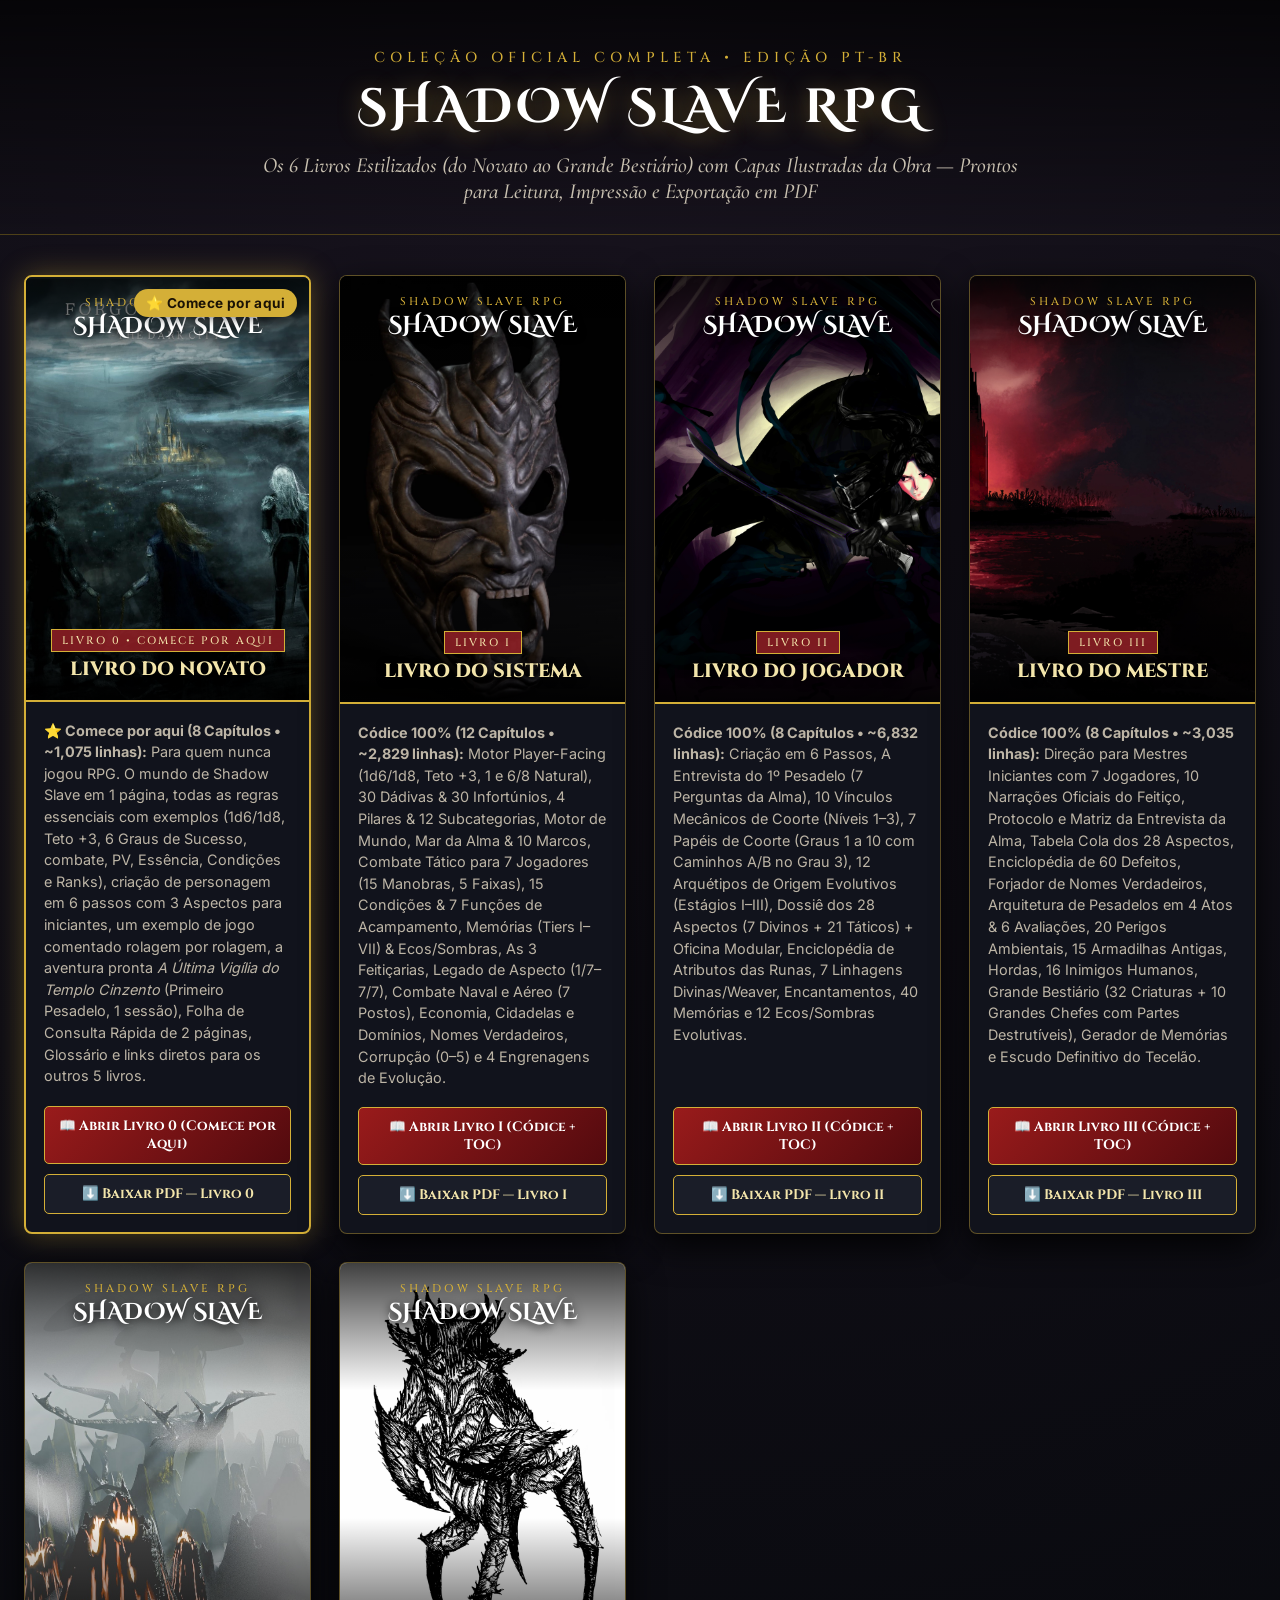
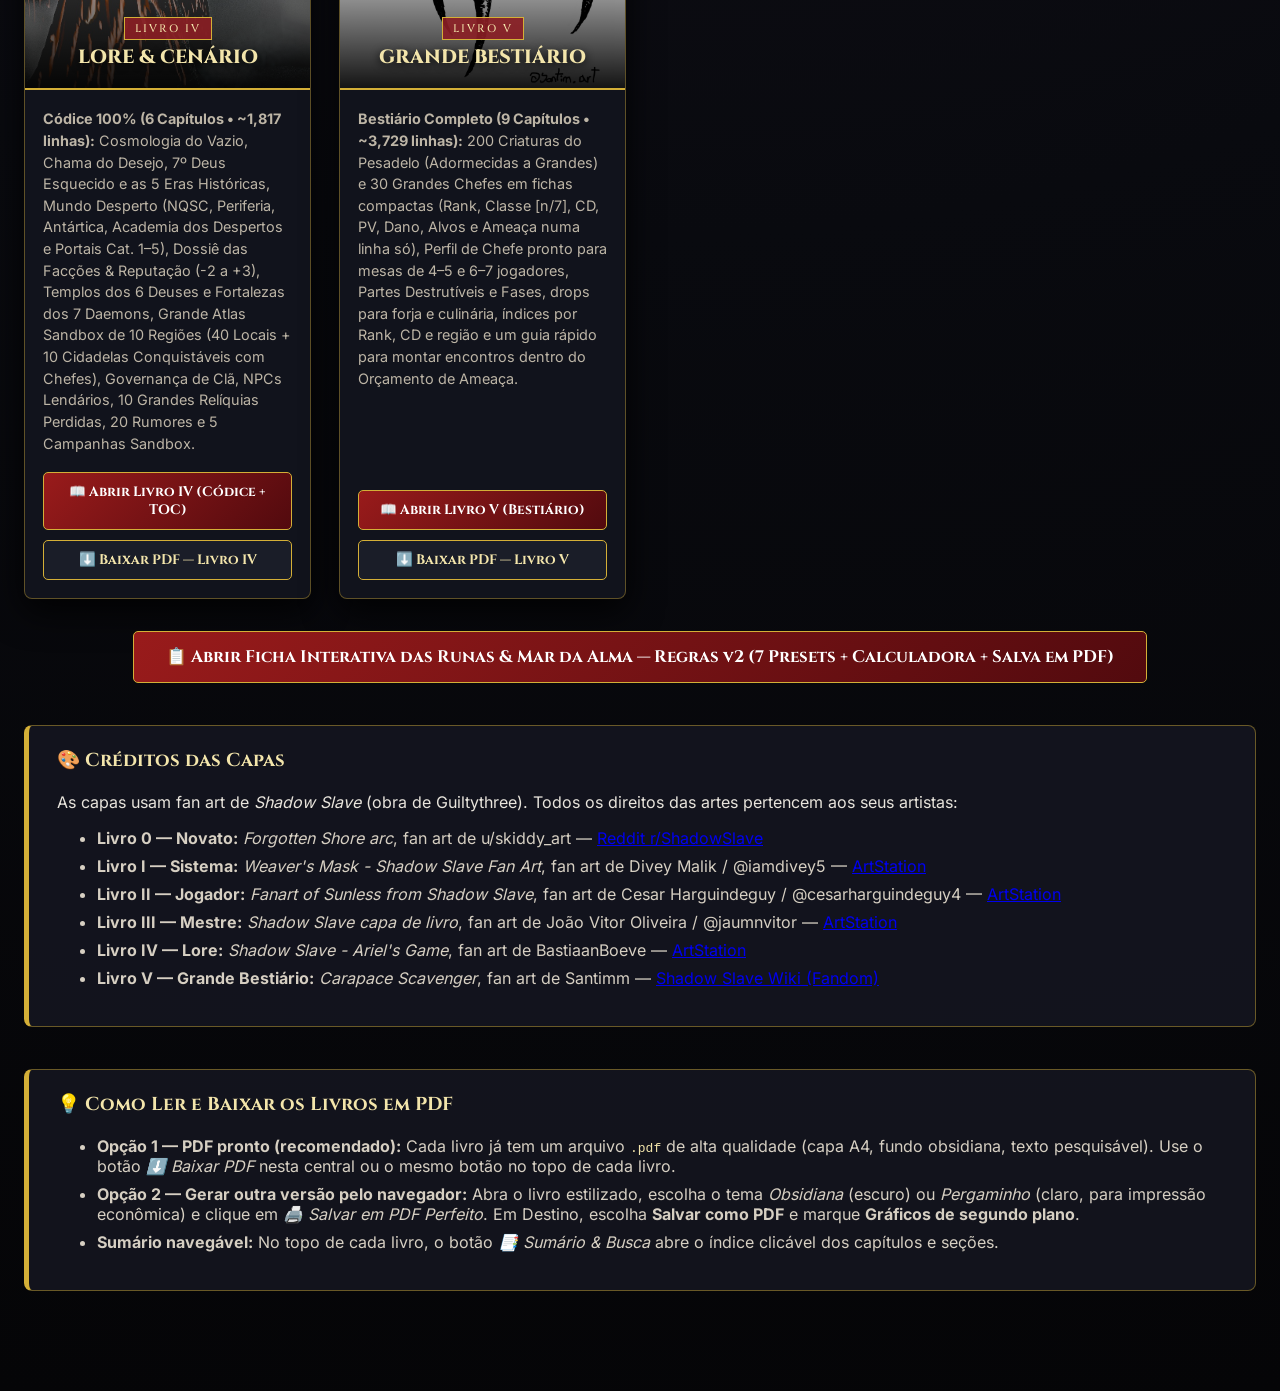
==== commit c4f000af: "Publica a edição revisada dos seis livros e a ficha v2" ====
--- a/index.html
+++ b/index.html
@@ -738,7 +738,7 @@
           </div>
         </div>
         <div class="card-body">
-          <p><strong>⭐ Comece por aqui (8 Capítulos • ~1,075 linhas):</strong> Para quem nunca jogou RPG. O mundo de Shadow Slave em 1 página, todas as regras essenciais com exemplos (1d6/1d8, Teto +3, 6 Graus de Sucesso, combate, PV, Essência, Condições e Ranks), criação de personagem em 6 passos com 3 Aspectos para iniciantes, um exemplo de jogo comentado rolagem por rolagem, a aventura pronta <em>A Última Vigília do Templo Cinzento</em> (Primeiro Pesadelo, 1 sessão), Folha de Consulta Rápida de 2 páginas, Glossário e links diretos para os outros 4 livros.</p>
+          <p><strong>⭐ Comece por aqui (8 Capítulos • ~1,075 linhas):</strong> Para quem nunca jogou RPG. O mundo de Shadow Slave em 1 página, todas as regras essenciais com exemplos (1d6/1d8, Teto +3, 6 Graus de Sucesso, combate, PV, Essência, Condições e Ranks), criação de personagem em 6 passos com 3 Aspectos para iniciantes, um exemplo de jogo comentado rolagem por rolagem, a aventura pronta <em>A Última Vigília do Templo Cinzento</em> (Primeiro Pesadelo, 1 sessão), Folha de Consulta Rápida de 2 páginas, Glossário e links diretos para os outros 5 livros.</p>
           <div class="card-actions">
             <a class="btn" href="00_Livro_do_Novato_Estilizado.html">📖 Abrir Livro 0 (Comece por Aqui)</a>
             <a class="btn btn-secondary" href="Livro_00_Novato.pdf" download>⬇️ Baixar PDF — Livro 0</a>
@@ -864,7 +864,7 @@
     </div>
 
     <div style="text-align:center; margin-top:32px;">
-      <a class="btn" href="05_Ficha_Interativa_Preenchivel.html" style="display:inline-block; padding:14px 32px; font-size:1.05rem;">📋 Abrir Ficha Interativa das Runas &amp; Mar da Alma — Edição Códice 100% (7 Presets + Calculadora + Salva em PDF)</a>
+      <a class="btn" href="05_Ficha_Interativa_Preenchivel.html" style="display:inline-block; padding:14px 32px; font-size:1.05rem;">📋 Abrir Ficha Interativa das Runas &amp; Mar da Alma — Regras v2 (7 Presets + Calculadora + Salva em PDF)</a>
     </div>
 
     <div class="instructions-box" id="creditos-das-capas">
